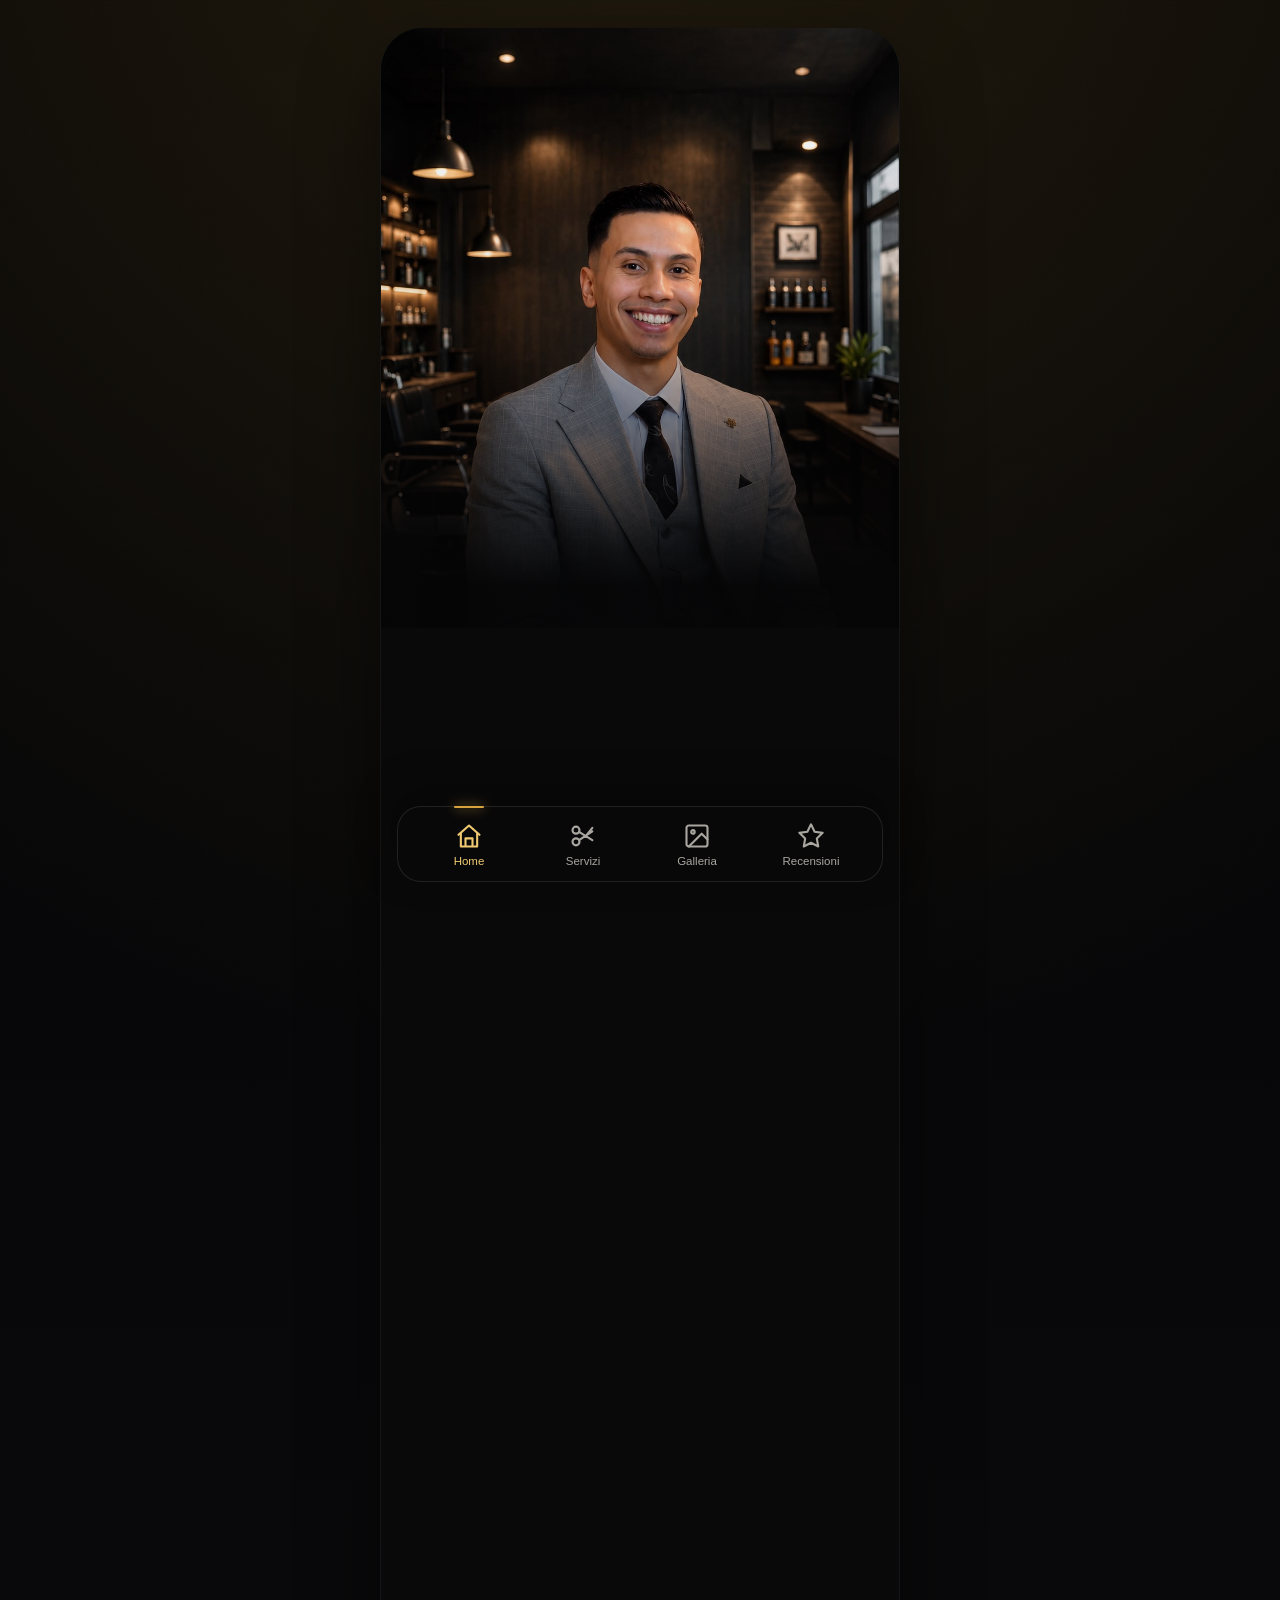
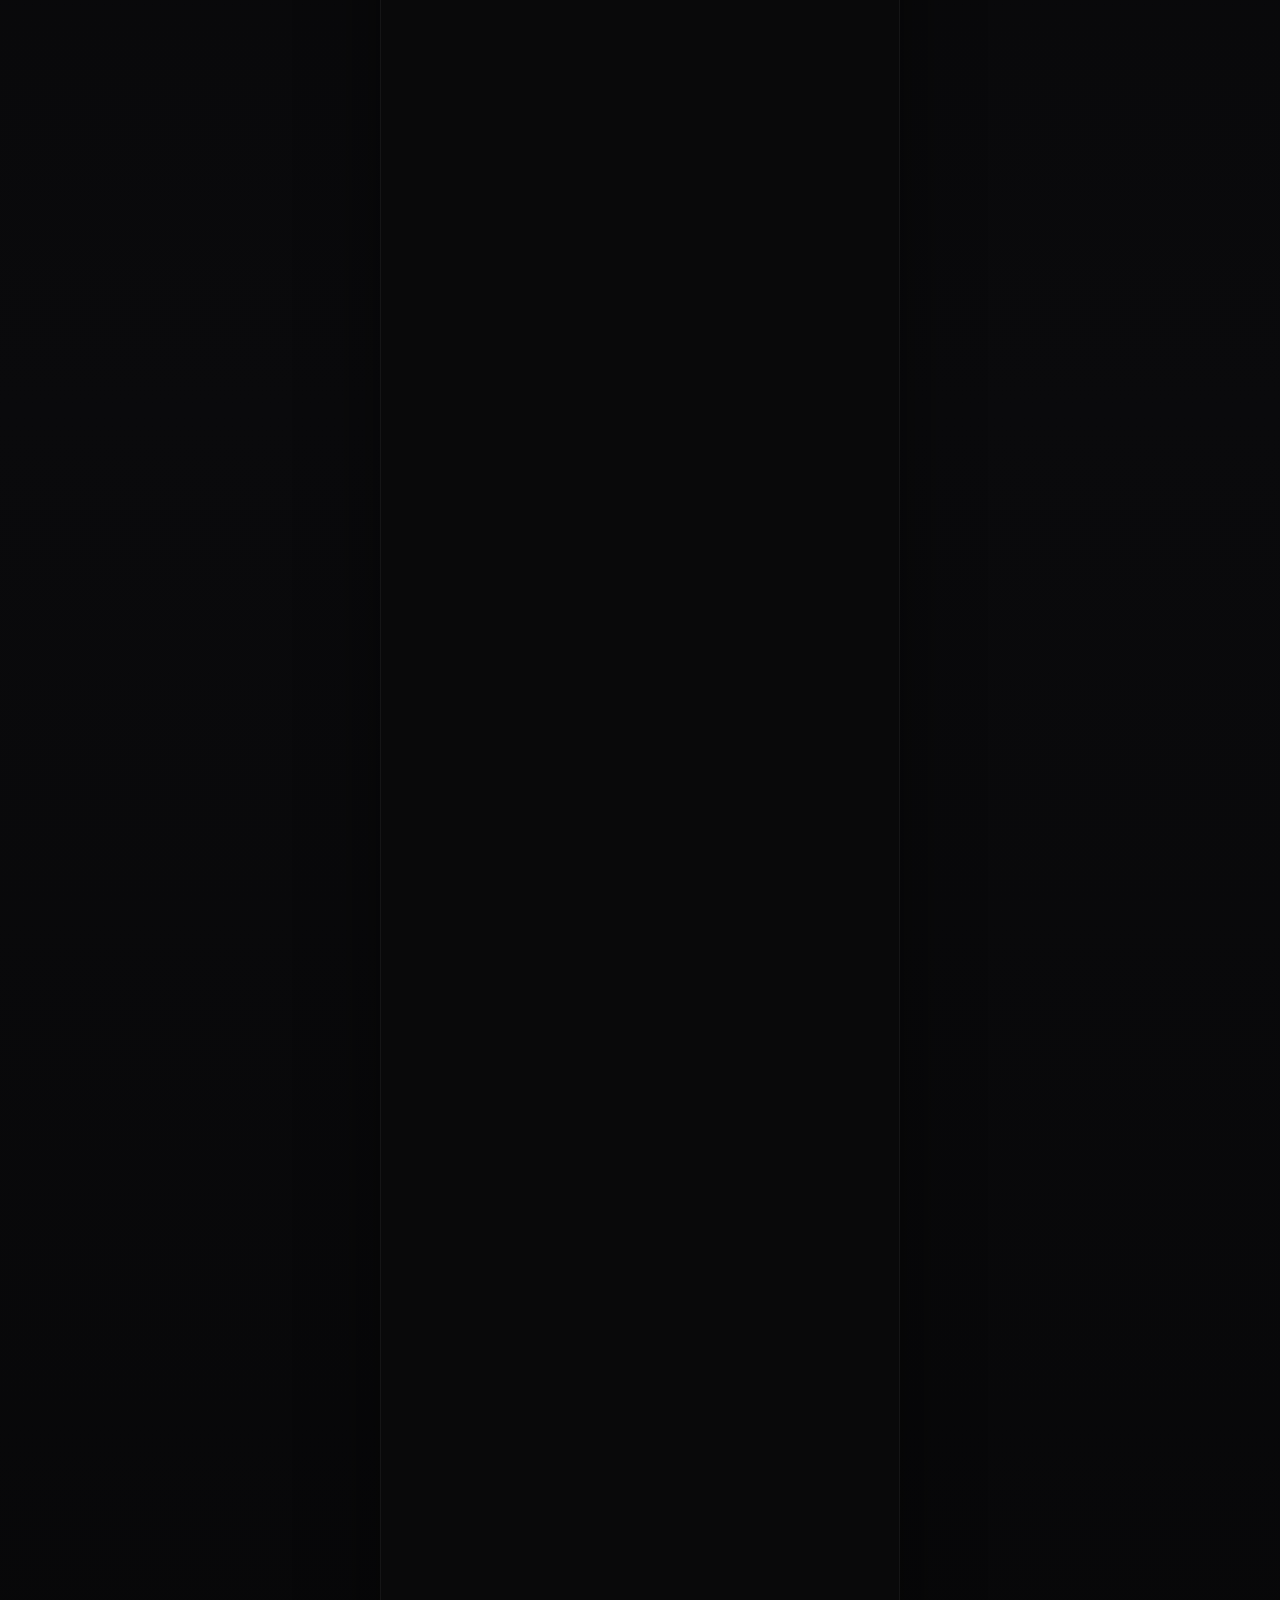
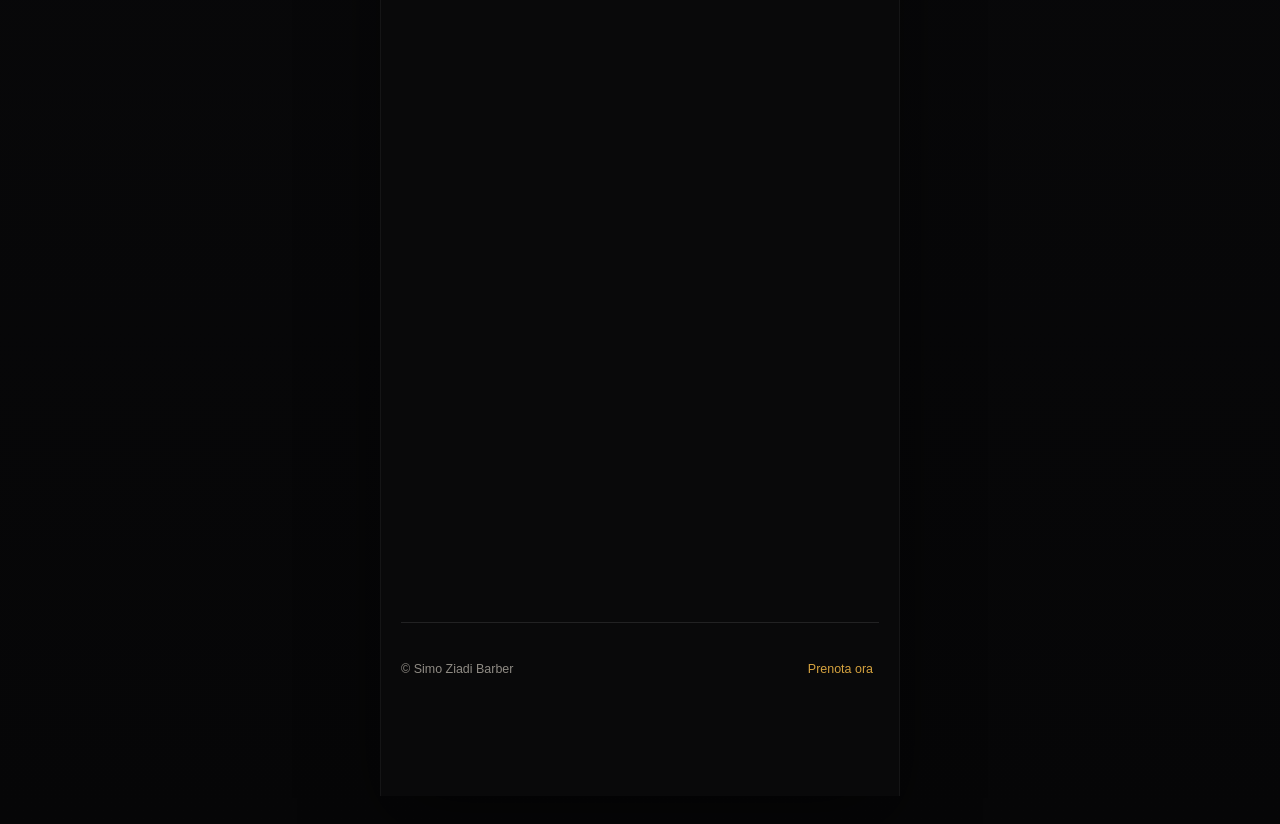
==== index.html @ b2af9954 "Update Instagram handle in contact section" ====
<!DOCTYPE html>
<html lang="it">
<head>
  <meta charset="UTF-8" />
  <meta name="viewport" content="width=device-width, initial-scale=1.0, viewport-fit=cover" />
  <meta name="theme-color" content="#0b0b0c" />
  <meta name="description" content="Simo Ziadi Barber — precisione, stile e sicurezza. Prenota il tuo appuntamento a Varese." />
  <title>Simo Ziadi Barber</title>
  <link rel="manifest" href="manifest.webmanifest" />
  <link rel="stylesheet" href="styles.css?v=4" />
</head>
<body>
  <svg class="svg-sprite" aria-hidden="true" focusable="false">
    <symbol id="i-phone" viewBox="0 0 24 24"><path d="M22 16.9v3a2 2 0 0 1-2.18 2 19.8 19.8 0 0 1-8.63-3.07 19.5 19.5 0 0 1-6-6A19.8 19.8 0 0 1 2.12 4.18 2 2 0 0 1 4.11 2h3a2 2 0 0 1 2 1.72c.12.9.33 1.78.62 2.63a2 2 0 0 1-.45 2.11L8 9.73a16 16 0 0 0 6 6l1.27-1.27a2 2 0 0 1 2.11-.45c.85.29 1.73.5 2.63.62A2 2 0 0 1 22 16.9z"/></symbol>
    <symbol id="i-whatsapp" viewBox="0 0 24 24"><path d="M20.5 3.5A11.8 11.8 0 0 0 1.9 17.7L.3 23.5l6-1.6A11.8 11.8 0 0 0 20.5 3.5zm-8.4 17a9.7 9.7 0 0 1-4.9-1.3l-.4-.2-3.6 1 1-3.5-.2-.4a9.7 9.7 0 1 1 8.1 4.4zm5.3-7.3c-.3-.1-1.7-.8-2-.9-.3-.1-.5-.1-.7.2-.2.3-.8.9-1 1.1-.2.2-.4.2-.7.1-1.7-.8-2.8-1.5-3.9-3.4-.3-.5.3-.5.8-1.6.1-.2.1-.4 0-.6-.1-.2-.7-1.7-.9-2.3-.2-.6-.5-.5-.7-.5h-.6c-.2 0-.6.1-.9.4-.3.3-1.2 1.2-1.2 2.9s1.2 3.3 1.4 3.6c.2.2 2.4 3.7 5.9 5.2 2.2.9 3.1 1 4.2.8.7-.1 2.2-.9 2.5-1.8.3-.9.3-1.7.2-1.8-.1-.2-.3-.3-.6-.4z"/></symbol>
    <symbol id="i-user-plus" viewBox="0 0 24 24"><path d="M15 21v-2a4 4 0 0 0-4-4H5a4 4 0 0 0-4 4v2"/><circle cx="8" cy="7" r="4"/><path d="M19 8v6M22 11h-6"/></symbol>
    <symbol id="i-user" viewBox="0 0 24 24"><circle cx="12" cy="8" r="4"/><path d="M4 21a8 8 0 0 1 16 0"/></symbol>
    <symbol id="i-note" viewBox="0 0 24 24"><path d="M4 4h16v16H4z"/><path d="M8 9h8M8 13h8M8 17h5"/></symbol>
    <symbol id="i-calendar" viewBox="0 0 24 24"><rect x="3" y="4" width="18" height="18" rx="2"/><path d="M16 2v4M8 2v4M3 10h18M8 14h.01M12 14h.01M16 14h.01M8 18h.01M12 18h.01M16 18h.01"/></symbol>
    <symbol id="i-mail" viewBox="0 0 24 24"><rect x="2" y="4" width="20" height="16" rx="2"/><path d="m22 7-10 7L2 7"/></symbol>
    <symbol id="i-instagram" viewBox="0 0 24 24"><rect x="2" y="2" width="20" height="20" rx="5"/><circle cx="12" cy="12" r="4"/><circle cx="17.5" cy="6.5" r=".7" fill="currentColor" stroke="none"/></symbol>
    <symbol id="i-map" viewBox="0 0 24 24"><path d="M21 10c0 7-9 12-9 12S3 17 3 10a9 9 0 1 1 18 0z"/><circle cx="12" cy="10" r="3"/></symbol>
    <symbol id="i-chevron" viewBox="0 0 24 24"><path d="m9 18 6-6-6-6"/></symbol>
    <symbol id="i-home" viewBox="0 0 24 24"><path d="m3 11 9-8 9 8"/><path d="M5 10v11h14V10M9 21v-7h6v7"/></symbol>
    <symbol id="i-scissors" viewBox="0 0 24 24"><circle cx="6" cy="7" r="3"/><circle cx="6" cy="17" r="3"/><path d="m8.6 8.5 11.4 7M8.6 15.5 20 8M14.5 12 20 5"/></symbol>
    <symbol id="i-image" viewBox="0 0 24 24"><rect x="3" y="3" width="18" height="18" rx="2"/><circle cx="8.5" cy="8.5" r="1.5"/><path d="m21 15-5-5L5 21"/></symbol>
    <symbol id="i-star" viewBox="0 0 24 24"><path d="m12 2 3.1 6.3L22 9.3l-5 4.9 1.2 6.8L12 17.8 5.8 21 7 14.2 2 9.3l6.9-1z"/></symbol>
    <symbol id="i-clock" viewBox="0 0 24 24"><circle cx="12" cy="12" r="9"/><path d="M12 7v5l3 2"/></symbol>
    <symbol id="i-x" viewBox="0 0 24 24"><path d="M18 6 6 18M6 6l12 12"/></symbol>
    <symbol id="i-check" viewBox="0 0 24 24"><path d="m5 12 4 4L19 6"/></symbol>
  </svg>

  <div class="ambient ambient-one"></div>
  <div class="ambient ambient-two"></div>

  <main class="app-shell">
    <section class="hero" id="home" aria-labelledby="hero-title">
      <img src="assets/mohammed-ziadi.png" alt="Mohammed Ziadi nel suo barber shop" class="hero-image" fetchpriority="high" />
      <div class="hero-overlay"></div>
      <div class="hero-brand reveal">
        <h1 id="hero-title"><span>Simo</span> <em>Ziadi</em></h1>
        <div class="barber-line"><span></span><strong>BARBER</strong><span></span></div>
      </div>
    </section>

    <section class="content-card" aria-label="Contatti e prenotazioni">
      <div class="quick-actions reveal delay-1">
        <a class="quick-action" href="tel:+393514961519" aria-label="Chiama Mohammed">
          <svg><use href="#i-phone"></use></svg><span>Chiama</span>
        </a>
        <a class="quick-action" href="https://wa.me/393514961519?text=Ciao%20Mohammed%2C%20vorrei%20prenotare%20un%20appuntamento." target="_blank" rel="noopener" aria-label="Scrivi su WhatsApp">
          <svg><use href="#i-whatsapp"></use></svg><span>WhatsApp</span>
        </a>
        <button class="quick-action" id="save-contact" type="button" aria-label="Salva il contatto">
          <svg><use href="#i-user-plus"></use></svg><span>Save Contatto</span>
        </button>
        <button class="quick-action" data-open-booking type="button" aria-label="Prenota un appuntamento">
          <svg><use href="#i-calendar"></use></svg><span>Prenota</span>
        </button>
      </div>

      <div class="contact-list reveal delay-2">
        <a class="contact-row" href="tel:+393514961519">
          <svg class="contact-icon"><use href="#i-phone"></use></svg>
          <span class="contact-copy"><strong>351 496 1519</strong><small>Telefono</small></span>
          <svg class="chevron"><use href="#i-chevron"></use></svg>
        </a>
        <a class="contact-row" href="https://wa.me/393514961519?text=Ciao%20Mohammed%2C%20vorrei%20ricevere%20informazioni." target="_blank" rel="noopener">
          <svg class="contact-icon"><use href="#i-whatsapp"></use></svg>
          <span class="contact-copy"><strong>351 496 1519</strong><small>WhatsApp</small></span>
          <svg class="chevron"><use href="#i-chevron"></use></svg>
        </a>
        <a class="contact-row" href="mailto:Mhamiedziadi1@gmail.com">
          <svg class="contact-icon"><use href="#i-mail"></use></svg>
          <span class="contact-copy"><strong>Mhamedziadi1@gmail.com</strong><small>Email</small></span>
          <svg class="chevron"><use href="#i-chevron"></use></svg>
        </a>
        <a class="contact-row" href="https://www.instagram.com/dox.siimo/" target="_blank" rel="noopener">
          <svg class="contact-icon"><use href="#i-instagram"></use></svg>
          <span class="contact-copy"><strong>siimo_barber</strong><small>Instagram</small></span>
          <svg class="chevron"><use href="#i-chevron"></use></svg>
        </a>
        <a class="contact-row" href="https://www.google.com/maps/search/?api=1&query=Via+Giuseppe+Garibaldi+21,+21100+Varese+VA" target="_blank" rel="noopener">
          <svg class="contact-icon"><use href="#i-map"></use></svg>
          <span class="contact-copy"><strong>Via Giuseppe Garibaldi, 21<br />21100 Varese VA</strong><small>Indirizzo</small></span>
          <svg class="chevron"><use href="#i-chevron"></use></svg>
        </a>
      </div>

      <a class="gold-cta reveal delay-3" href="#gallery">
        <span>Guarda i miei lavori</span><span class="cta-arrow"><svg><use href="#i-chevron"></use></svg></span>
      </a>
    </section>

    <section class="section services-section" id="services" aria-labelledby="services-title">
      <div class="section-heading reveal">
        <span class="eyebrow">Servizi</span>
        <h2 id="services-title">Tagli curati in ogni dettaglio</h2>
        <p>Un’esperienza professionale, precisa e personalizzata per valorizzare il tuo stile.</p>
      </div>
      <div class="services-grid">
        <article class="service-card reveal"><svg><use href="#i-scissors"></use></svg><div><h3>Taglio uomo</h3><p>Consulenza, taglio e styling su misura.</p></div><strong>30 min</strong></article>
        <article class="service-card reveal delay-1"><svg><use href="#i-star"></use></svg><div><h3>Barba premium</h3><p>Definizione, rasatura e trattamento caldo.</p></div><strong>25 min</strong></article>
        <article class="service-card reveal delay-2"><svg><use href="#i-check"></use></svg><div><h3>Taglio + barba</h3><p>Il servizio completo per un look impeccabile.</p></div><strong>55 min</strong></article>
      </div>
      <button class="secondary-cta reveal" data-open-booking type="button">Prenota il tuo servizio</button>
    </section>

    <section class="section gallery-section" id="gallery" aria-labelledby="gallery-title">
      <div class="section-heading reveal">
        <span class="eyebrow">Galleria</span>
        <h2 id="gallery-title">Precisione che si vede</h2>
        <p>Una selezione di dettagli, finiture e risultati realizzati in barber shop.</p>
      </div>
      <div class="gallery-grid">
        <button class="gallery-item tall reveal" data-gallery="0" aria-label="Apri immagine 1"><img src="assets/photo 1.jpeg" alt="Barber professionista in abito grigio" loading="lazy" /></button>
        <button class="gallery-item tall reveal" data-gallery="1" aria-label="Apri immagine 2"><img src="assets/photo 2.jpeg" alt="Dettaglio del barber shop" loading="lazy" /></button>
        <button class="gallery-item tall reveal" data-gallery="2" aria-label="Apri immagine 3"><img src="assets/photo 3.jpeg" alt="Ritratto di Mohammed Ziadi" loading="lazy" /></button>
        <button class="gallery-item tall reveal" data-gallery="3" aria-label="Apri immagine 4"><img src="assets/photo 4.jpeg" alt="Stile professionale e sartoriale" loading="lazy" /></button>
      </div>
    </section>

    <section class="section reviews-section" id="reviews" aria-labelledby="reviews-title">
      <div class="section-heading reveal">
        <span class="eyebrow">Recensioni</span>
        <h2 id="reviews-title">La fiducia dei clienti</h2>
      </div>
      <div class="rating-summary reveal">
        <strong>5.0</strong>
        <div><div class="stars" aria-label="5 stelle">★★★★★</div><span>Servizio, precisione e attenzione</span></div>
      </div>
      <div class="review-track" aria-label="Recensioni clienti">
        <article class="review-card reveal"><div class="stars">★★★★★</div><p>“Ambiente elegante, taglio preciso e grande attenzione ai dettagli. Esperienza eccellente.”</p><strong>— Marco R.</strong></article>
        <article class="review-card reveal delay-1"><div class="stars">★★★★★</div><p>“Professionale, puntuale e molto disponibile. Il risultato è sempre impeccabile.”</p><strong>— Luca B.</strong></article>
        <article class="review-card reveal delay-2"><div class="stars">★★★★★</div><p>“Finalmente un barber capace di capire subito lo stile che cerco. Consigliatissimo.”</p><strong>— Andrea M.</strong></article>
      </div>
      <a class="secondary-cta reveal" href="https://www.google.com/maps/search/?api=1&query=Via+Giuseppe+Garibaldi+21,+21100+Varese+VA" target="_blank" rel="noopener">Apri su Google Maps</a>
    </section>

    <footer class="footer">
      <p>© <span id="year"></span> Simo Ziadi Barber</p>
      <button type="button" data-open-booking>Prenota ora</button>
    </footer>
  </main>

  <nav class="bottom-nav" aria-label="Navigazione principale">
    <a href="#home" class="active" aria-current="page"><svg aria-hidden="true"><use href="#i-home"></use></svg><span>Home</span></a>
    <a href="#services"><svg aria-hidden="true"><use href="#i-scissors"></use></svg><span>Servizi</span></a>
    <a href="#gallery"><svg aria-hidden="true"><use href="#i-image"></use></svg><span>Galleria</span></a>
    <a href="#reviews"><svg aria-hidden="true"><use href="#i-star"></use></svg><span>Recensioni</span></a>
  </nav>

  <dialog class="booking-modal" id="booking-modal" aria-labelledby="booking-title">
    <form class="booking-panel" id="booking-form" novalidate autocomplete="on">
      <button class="modal-close" id="close-booking" type="button" aria-label="Chiudi finestra"><svg aria-hidden="true"><use href="#i-x"></use></svg></button>
      <span class="eyebrow">Prenotazione</span>
      <h2 id="booking-title">Richiedi un appuntamento</h2>
      <p>Compila i dati: la richiesta verrà preparata su WhatsApp.</p>

      <div class="field-group" data-field="name">
        <label class="field-label" for="name">Nome e cognome <span aria-hidden="true">*</span></label>
        <div class="form-control">
          <svg class="form-control-icon" aria-hidden="true"><use href="#i-user"></use></svg>
          <input id="name" name="name" type="text" autocomplete="name" minlength="2" maxlength="80" placeholder="Il tuo nome" aria-describedby="name-error" required />
        </div>
        <small class="field-error" id="name-error" aria-live="polite"></small>
      </div>

      <div class="field-group" data-field="phone">
        <label class="field-label" for="phone">Telefono <span aria-hidden="true">*</span></label>
        <div class="form-control">
          <svg class="form-control-icon" aria-hidden="true"><use href="#i-phone"></use></svg>
          <input id="phone" name="phone" type="tel" autocomplete="tel" inputmode="tel" maxlength="24" placeholder="+39 351 496 1519" aria-describedby="phone-error" required />
        </div>
        <small class="field-error" id="phone-error" aria-live="polite"></small>
      </div>

      <div class="field-group" data-field="service">
        <label class="field-label" for="service">Servizio <span aria-hidden="true">*</span></label>
        <div class="form-control">
          <svg class="form-control-icon" aria-hidden="true"><use href="#i-scissors"></use></svg>
          <select id="service" name="service" aria-describedby="service-error" required>
            <option value="">Seleziona un servizio</option>
            <option value="Taglio uomo">Taglio uomo</option>
            <option value="Barba premium">Barba premium</option>
            <option value="Taglio + barba">Taglio + barba</option>
          </select>
        </div>
        <small class="field-error" id="service-error" aria-live="polite"></small>
      </div>

      <div class="form-row date-time-row">
        <div class="field-group" data-field="date">
          <label class="field-label" for="date">Data <span aria-hidden="true">*</span></label>
          <div class="form-control picker-control" data-picker-for="date">
            <svg class="form-control-icon" aria-hidden="true"><use href="#i-calendar"></use></svg>
            <input id="date" name="date" type="date" lang="it-IT" aria-describedby="date-help date-error" required />
          </div>
          <small class="field-helper" id="date-help">Scegli una data da oggi in poi.</small>
          <small class="field-error" id="date-error" aria-live="polite"></small>
        </div>

        <div class="field-group" data-field="time">
          <label class="field-label" for="time">Ora <span aria-hidden="true">*</span></label>
          <div class="form-control">
            <svg class="form-control-icon" aria-hidden="true"><use href="#i-clock"></use></svg>
            <select id="time" name="time" aria-describedby="time-help time-error" required>
              <option value="">Seleziona un orario</option>
              <option value="09:00">09:00</option><option value="09:30">09:30</option>
              <option value="10:00">10:00</option><option value="10:30">10:30</option>
              <option value="11:00">11:00</option><option value="11:30">11:30</option>
              <option value="12:00">12:00</option><option value="12:30">12:30</option>
              <option value="13:00">13:00</option><option value="13:30">13:30</option>
              <option value="14:00">14:00</option><option value="14:30">14:30</option>
              <option value="15:00">15:00</option><option value="15:30">15:30</option>
              <option value="16:00">16:00</option><option value="16:30">16:30</option>
              <option value="17:00">17:00</option><option value="17:30">17:30</option>
              <option value="18:00">18:00</option><option value="18:30">18:30</option>
              <option value="19:00">19:00</option><option value="19:30">19:30</option>
            </select>
          </div>
          <small class="field-helper" id="time-help">Orari disponibili ogni 30 minuti.</small>
          <small class="field-error" id="time-error" aria-live="polite"></small>
        </div>
      </div>

      <div class="field-group" data-field="notes">
        <label class="field-label" for="notes">Note <span class="optional">facoltative</span></label>
        <div class="form-control textarea-control">
          <svg class="form-control-icon" aria-hidden="true"><use href="#i-note"></use></svg>
          <textarea id="notes" name="notes" rows="3" maxlength="250" placeholder="Preferenze o richieste particolari" aria-describedby="notes-help notes-error"></textarea>
        </div>
        <div class="field-meta"><small class="field-helper" id="notes-help">Massimo 250 caratteri.</small><small id="notes-count">0/250</small></div>
        <small class="field-error" id="notes-error" aria-live="polite"></small>
      </div>

      <div class="form-message" id="form-message" role="status" aria-live="polite"></div>
      <button class="gold-cta submit-booking" type="submit"><span>Continua su WhatsApp</span><span class="cta-arrow"><svg aria-hidden="true"><use href="#i-whatsapp"></use></svg></span></button>
    </form>
  </dialog>

  <dialog class="gallery-modal" id="gallery-modal" aria-label="Anteprima galleria">
    <button class="modal-close gallery-close" type="button" aria-label="Chiudi anteprima"><svg><use href="#i-x"></use></svg></button>
    <img src="assets/mohammed-ziadi.png" alt="Anteprima del lavoro" />
  </dialog>

  <div class="toast" id="toast" role="status" aria-live="polite"></div>
  <script src="script.js?v=4"></script>
</body>
</html>
---- styles.css ----
:root {
  --bg: #070708;
  --panel: #111113;
  --panel-2: #18181b;
  --line: rgba(255,255,255,.10);
  --line-strong: rgba(255,255,255,.16);
  --text: #f6f3ed;
  --muted: #b8b3aa;
  --gold: #d6a33f;
  --gold-light: #f0ca71;
  --gold-dark: #986616;
  --shadow: 0 28px 80px rgba(0,0,0,.48);
  --radius: 22px;
  --safe-bottom: env(safe-area-inset-bottom, 0px);
}
* { box-sizing: border-box; }
html { scroll-behavior: smooth; scroll-padding-bottom: calc(96px + var(--safe-bottom)); background: var(--bg); }
body {
  margin: 0;
  min-width: 320px;
  font-family: Inter, ui-sans-serif, -apple-system, BlinkMacSystemFont, "Segoe UI", sans-serif;
  color: var(--text);
  background:
    radial-gradient(circle at 50% -5%, rgba(214,163,63,.14), transparent 30%),
    linear-gradient(180deg, #050506 0%, #0a0a0c 50%, #060607 100%);
  overflow-x: hidden;
}
button, input, select, textarea { font: inherit; }
a { color: inherit; text-decoration: none; }
button { color: inherit; }
svg { display: block; width: 1em; height: 1em; overflow: visible; fill: none; stroke: currentColor; stroke-width: 1.8; stroke-linecap: round; stroke-linejoin: round; }
.svg-sprite { position: absolute; width: 0; height: 0; overflow: hidden; }
.svg-sprite .fill { fill: currentColor; stroke: none; }
.ambient { position: fixed; border-radius: 50%; filter: blur(100px); pointer-events: none; opacity: .22; z-index: -1; }
.ambient-one { width: 360px; height: 360px; background: #b57c21; top: 5%; left: -160px; }
.ambient-two { width: 420px; height: 420px; background: #4a3210; bottom: 10%; right: -220px; }
.app-shell {
  width: min(100%, 520px);
  margin: 0 auto;
  background: #09090a;
  min-height: 100vh;
  box-shadow: var(--shadow);
  border-left: 1px solid rgba(255,255,255,.05);
  border-right: 1px solid rgba(255,255,255,.05);
  padding-bottom: calc(96px + var(--safe-bottom));
}
.hero { position: relative; height: 600px; overflow: hidden; scroll-margin-top: 0; background: #131313; }
.hero-image { width: 100%; height: 100%; object-fit: cover; object-position: 50% 28%; display: block; transform: scale(1.01); }
.hero-overlay { position: absolute; inset: 0; background: linear-gradient(180deg, rgba(0,0,0,.03) 10%, rgba(0,0,0,.08) 44%, rgba(5,5,6,.98) 93%); }
.hero-brand { position: absolute; left: 20px; right: 20px; bottom: 24px; text-align: center; text-shadow: 0 3px 20px rgba(0,0,0,.6); }
.hero-brand h1 { margin: 0; display: flex; justify-content: center; align-items: baseline; gap: 9px; font-weight: 500; letter-spacing: -.05em; font-size: clamp(2.45rem, 10vw, 3.55rem); line-height: .95; }
.hero-brand h1 span { color: #fff; }
.hero-brand h1 em { color: var(--gold); font-family: "Brush Script MT", "Segoe Script", cursive; font-weight: 500; letter-spacing: .01em; transform: rotate(-3deg); }
.barber-line { margin-top: 15px; display: flex; align-items: center; justify-content: center; gap: 14px; }
.barber-line span { width: 80px; height: 1px; background: linear-gradient(90deg, transparent, var(--gold)); }
.barber-line span:last-child { background: linear-gradient(90deg, var(--gold), transparent); }
.barber-line strong { color: var(--gold-light); font-size: 1.08rem; letter-spacing: .38em; font-weight: 500; padding-left: .38em; }
.scissor-mark { color: var(--gold); height: 14px; font-size: 1rem; margin-top: 2px; }
.hero-brand p { margin: 4px 0 0; color: #dedbd5; font-size: 1rem; letter-spacing: .01em; }
.content-card { padding: 0 20px 28px; }
.quick-actions { display: grid; grid-template-columns: repeat(4, 1fr); gap: 8px; }
.quick-action {
  min-width: 0; min-height: 102px; padding: 14px 5px 11px; border-radius: 18px; border: 1px solid var(--line);
  background: linear-gradient(145deg, rgba(34,34,37,.96), rgba(22,22,24,.98));
  box-shadow: inset 0 1px 0 rgba(255,255,255,.04), 0 10px 30px rgba(0,0,0,.22);
  display: flex; flex-direction: column; align-items: center; justify-content: center; gap: 9px; cursor: pointer;
  transition: transform .24s ease, border-color .24s ease, background .24s ease, box-shadow .24s ease;
}
.quick-action:hover, .quick-action:focus-visible { transform: translateY(-3px); border-color: rgba(214,163,63,.45); background: linear-gradient(145deg, #28251f, #1a1917); box-shadow: 0 14px 35px rgba(0,0,0,.32); outline: none; }
.quick-action:active { transform: scale(.97); }
.quick-action svg { width: 34px; height: 34px; color: var(--gold-light); stroke-width: 1.65; }
.quick-action:nth-child(2) svg { fill: var(--gold-light); stroke: none; }
.quick-action span { font-size: .82rem; color: #e8e4dc; white-space: nowrap; }
.contact-list { display: grid; gap: 8px; margin-top: 12px; }
.contact-row { min-height: 84px; display: grid; grid-template-columns: 50px 1fr 24px; align-items: center; gap: 11px; padding: 12px 15px; border: 1px solid var(--line); border-radius: 18px; background: linear-gradient(145deg, rgba(27,27,30,.98), rgba(19,19,21,.98)); transition: transform .22s ease, border-color .22s ease, background .22s ease; }
.contact-row:hover, .contact-row:focus-visible { transform: translateX(3px); border-color: rgba(214,163,63,.42); background: #202022; outline: none; }
.contact-icon { width: 38px; height: 38px; color: var(--gold-light); stroke-width: 1.65; }
.contact-row:nth-child(2) .contact-icon { fill: var(--gold-light); stroke: none; }
.contact-copy { min-width: 0; display: flex; flex-direction: column; gap: 3px; }
.contact-copy strong { font-size: 1.04rem; font-weight: 450; line-height: 1.24; overflow-wrap: anywhere; }
.contact-copy small { color: var(--gold); font-size: .82rem; }
.chevron { width: 24px; height: 24px; color: #aaa; }
.gold-cta, .secondary-cta { border: 0; cursor: pointer; }
.gold-cta { margin-top: 12px; width: 100%; min-height: 62px; border-radius: 17px; padding: 0 13px 0 22px; background: linear-gradient(135deg, var(--gold-light), #b17717 62%, #8a5a12); box-shadow: inset 0 1px 0 rgba(255,255,255,.34), 0 14px 40px rgba(159,104,17,.24); display: flex; align-items: center; justify-content: space-between; font-size: 1rem; transition: transform .24s ease, filter .24s ease, box-shadow .24s ease; }
.gold-cta:hover, .gold-cta:focus-visible { transform: translateY(-2px); filter: brightness(1.07); box-shadow: 0 18px 45px rgba(159,104,17,.35); outline: none; }
.cta-arrow { width: 38px; height: 38px; display: grid; place-items: center; border-radius: 50%; color: var(--gold-light); background: #171719; }
.cta-arrow svg { width: 20px; height: 20px; }
.section { padding: 70px 20px 20px; scroll-margin-top: 40px; }
.section-heading { margin-bottom: 25px; }
.eyebrow { color: var(--gold); font-size: .75rem; font-weight: 700; letter-spacing: .24em; text-transform: uppercase; }
.section-heading h2, .booking-panel h2 { margin: 7px 0 10px; font-family: Georgia, "Times New Roman", serif; font-weight: 500; font-size: clamp(2rem, 7vw, 2.65rem); line-height: 1.05; letter-spacing: -.035em; }
.section-heading p, .booking-panel > p { margin: 0; color: var(--muted); line-height: 1.65; font-size: .96rem; }
.services-grid { display: grid; gap: 10px; }
.service-card { min-height: 118px; display: grid; grid-template-columns: 50px 1fr auto; align-items: center; gap: 14px; padding: 18px; border: 1px solid var(--line); border-radius: var(--radius); background: linear-gradient(145deg, #18181a, #101012); }
.service-card > svg { width: 42px; height: 42px; color: var(--gold-light); }
.service-card h3 { margin: 0 0 6px; font-size: 1.06rem; font-weight: 600; }
.service-card p { margin: 0; color: var(--muted); line-height: 1.45; font-size: .86rem; }
.service-card strong { color: var(--gold); font-size: .78rem; font-weight: 600; white-space: nowrap; }
.secondary-cta { margin-top: 14px; width: 100%; display: grid; place-items: center; min-height: 56px; border: 1px solid rgba(214,163,63,.38); border-radius: 16px; background: rgba(214,163,63,.07); color: var(--gold-light); font-weight: 600; transition: background .22s ease, transform .22s ease; }
.secondary-cta:hover, .secondary-cta:focus-visible { background: rgba(214,163,63,.14); transform: translateY(-2px); outline: none; }
.gallery-grid { display: grid; grid-template-columns: 1fr 1fr; grid-auto-rows: 170px; gap: 10px; }
.gallery-item { position: relative; padding: 0; border: 1px solid var(--line); border-radius: 20px; overflow: hidden; background: #181818; cursor: zoom-in; }
.gallery-item.tall { grid-row: span 2; }
.gallery-item.wide { grid-column: span 2; }
.gallery-item img { width: 100%; height: 100%; object-fit: cover; object-position: 50% 28%; display: block; transition: transform .5s cubic-bezier(.2,.7,.2,1), filter .4s ease; }
.gallery-item::after { content: ""; position: absolute; inset: 0; background: linear-gradient(180deg, transparent 55%, rgba(0,0,0,.28)); opacity: .7; transition: opacity .3s ease; }
.gallery-item:hover img, .gallery-item:focus-visible img { transform: scale(1.055); filter: brightness(1.08); }
.gallery-item:hover::after { opacity: .2; }
.gallery-item:focus-visible { outline: 2px solid var(--gold); outline-offset: 2px; }
.crop-top img { object-position: 50% 7%; }
.crop-face img { object-position: 50% 38%; transform: scale(1.7); }
.crop-face:hover img { transform: scale(1.82); }
.crop-suit img { object-position: 50% 72%; }
.rating-summary { display: flex; align-items: center; gap: 18px; padding: 20px; border: 1px solid var(--line); border-radius: var(--radius); background: linear-gradient(145deg, #19191b, #111113); }
.rating-summary > strong { font-family: Georgia, serif; font-size: 3.3rem; font-weight: 500; }
.rating-summary span { color: var(--muted); font-size: .84rem; }
.stars { color: var(--gold-light); letter-spacing: .12em; font-size: .95rem; }
.review-track { display: grid; gap: 10px; margin-top: 10px; }
.review-card { padding: 20px; border: 1px solid var(--line); border-radius: var(--radius); background: #131315; }
.review-card p { margin: 10px 0 14px; color: #ddd8cf; line-height: 1.65; }
.review-card strong { color: var(--gold); font-size: .82rem; }
.footer { margin: 55px 20px 0; padding: 26px 0 12px; border-top: 1px solid var(--line); display: flex; justify-content: space-between; align-items: center; gap: 20px; color: #8f8b84; font-size: .78rem; }
.footer button { border: 0; background: none; color: var(--gold); cursor: pointer; }
.bottom-nav { position: fixed; z-index: 50; left: 50%; bottom: 0; transform: translateX(-50%); width: min(100%, 520px); height: calc(82px + var(--safe-bottom)); padding: 9px 14px calc(9px + var(--safe-bottom)); display: grid; grid-template-columns: repeat(4, 1fr); background: rgba(9,9,10,.92); border-top: 1px solid rgba(255,255,255,.10); backdrop-filter: blur(18px) saturate(130%); box-shadow: 0 -14px 40px rgba(0,0,0,.35); }
.bottom-nav a { position: relative; display: flex; flex-direction: column; align-items: center; justify-content: center; gap: 5px; color: #a9a6a0; font-size: .72rem; touch-action: manipulation; user-select: none; -webkit-tap-highlight-color: transparent; transition: color .2s ease, transform .2s ease, background .2s ease; }
.bottom-nav a svg { width: 28px; height: 28px; pointer-events: none; }
.bottom-nav a:hover, .bottom-nav a:focus-visible { color: var(--gold-light); outline: none; }
.bottom-nav a:focus-visible { background: rgba(214,163,63,.08); border-radius: 14px; }
.bottom-nav a:active { transform: scale(.94); }
.bottom-nav a.active { color: var(--gold-light); }
.bottom-nav a.active::before { content: ""; position: absolute; top: -9px; width: 30px; height: 2px; border-radius: 5px; background: var(--gold); box-shadow: 0 0 12px var(--gold); }
.booking-modal, .gallery-modal { border: 0; padding: 0; background: transparent; color: var(--text); max-width: none; max-height: none; }
.booking-modal::backdrop, .gallery-modal::backdrop { background: rgba(0,0,0,.78); backdrop-filter: blur(8px); }
.booking-modal[open] .booking-panel { animation: booking-in .28s cubic-bezier(.2,.75,.25,1) both; }
@keyframes booking-in { from { opacity: 0; transform: translateY(16px) scale(.985); } to { opacity: 1; transform: none; } }
.booking-panel {
  position: relative;
  width: min(calc(100vw - 24px), 490px);
  max-height: min(92vh, 790px);
  max-height: min(92dvh, 790px);
  overflow-y: auto;
  overscroll-behavior: contain;
  -webkit-overflow-scrolling: touch;
  padding: 30px 22px 24px;
  border: 1px solid var(--line-strong);
  border-radius: 28px;
  background: linear-gradient(155deg, #1b1b1e, #0f0f11);
  box-shadow: 0 30px 100px rgba(0,0,0,.6);
}
.modal-close { position: absolute; top: 15px; right: 15px; width: 42px; height: 42px; display: grid; place-items: center; border: 1px solid var(--line); border-radius: 50%; background: #252528; cursor: pointer; z-index: 5; transition: transform .2s ease, border-color .2s ease, background .2s ease; touch-action: manipulation; -webkit-tap-highlight-color: transparent; }
.modal-close:hover, .modal-close:focus-visible { transform: rotate(5deg) scale(1.06); border-color: rgba(214,163,63,.55); background: #302b22; outline: 2px solid rgba(240,202,113,.28); outline-offset: 2px; }
.modal-close:active { transform: scale(.92); }
.modal-close svg { width: 20px; height: 20px; pointer-events: none; }
.booking-panel > .modal-close { position: sticky; top: 0; margin-left: auto; margin-bottom: -42px; z-index: 10; }

.field-group { min-width: 0; margin-top: 15px; }
.field-label { display: flex; align-items: baseline; gap: 4px; margin-bottom: 7px; color: #ddd9d1; font-size: .84rem; font-weight: 560; }
.field-label > span[aria-hidden="true"] { color: var(--gold); }
.field-label .optional { margin-left: auto; color: #89857e; font-size: .72rem; font-weight: 450; }
.form-control {
  position: relative;
  display: flex;
  width: 100%;
  min-width: 0;
  min-height: 56px;
  align-items: center;
  gap: 11px;
  padding: 11px 13px;
  border: 1px solid rgba(255,255,255,.13);
  border-radius: 16px;
  background: linear-gradient(180deg, rgba(255,255,255,.05), rgba(255,255,255,.015)), #151517;
  box-shadow: inset 0 1px 0 rgba(255,255,255,.055), 0 10px 26px rgba(0,0,0,.16);
  transition: border-color .2s ease, box-shadow .2s ease, background .2s ease, transform .2s ease;
}
.form-control:hover { border-color: rgba(255,255,255,.2); }
.form-control { touch-action: manipulation; -webkit-tap-highlight-color: transparent; }
.form-control:focus-within {
  border-color: rgba(240,202,113,.86);
  background: linear-gradient(180deg, rgba(214,163,63,.075), rgba(255,255,255,.018)), #181716;
  box-shadow: 0 0 0 3px rgba(214,163,63,.13), inset 0 1px 0 rgba(255,255,255,.07), 0 12px 30px rgba(0,0,0,.21);
  transform: translateY(-1px);
}
.form-control-icon { display: block; flex: 0 0 auto; width: 23px; height: 23px; color: var(--gold-light); stroke-width: 1.65; pointer-events: none; }
.form-control input,
.form-control select,
.form-control textarea {
  display: block;
  width: 100%;
  min-width: 0;
  margin: 0;
  padding: 0;
  border: 0;
  border-radius: 0;
  outline: none;
  background: transparent;
  color: var(--text);
  -webkit-text-fill-color: var(--text);
  box-shadow: none;
  font-size: 1rem;
  line-height: 1.35;
}
.form-control input::placeholder, .form-control textarea::placeholder { color: #77736d; opacity: 1; }
.form-control select { min-height: 31px; appearance: auto; -webkit-appearance: menulist; color-scheme: dark; cursor: pointer; }
.form-control select option { background: #171719; color: #fff; }
.form-control textarea { min-height: 76px; resize: vertical; }
.textarea-control { align-items: flex-start; }
.textarea-control .form-control-icon { margin-top: 2px; }

/* Keep the browser's native iPhone/Android date picker fully usable. */
.picker-control { cursor: pointer; }
.form-control input[type="date"] {
  width: 100%;
  max-width: 100%;
  min-height: 31px;
  line-height: 1.35;
  color-scheme: dark;
  cursor: pointer;
  appearance: auto;
  -webkit-appearance: auto;
}
.form-control input[type="date"]::-webkit-date-and-time-value { min-height: 1.35em; text-align: left; }
.form-control input[type="date"]::-webkit-calendar-picker-indicator {
  min-width: 24px;
  min-height: 24px;
  margin: 0;
  padding: 2px;
  opacity: .88;
  cursor: pointer;
  filter: sepia(1) saturate(2.2) hue-rotate(353deg) brightness(1.22);
}

.form-row { display: grid; grid-template-columns: minmax(0, 1fr) minmax(0, 1fr); gap: 11px; }
.date-time-row { align-items: start; }
.field-helper, .field-error, .field-meta { display: block; margin-top: 6px; font-size: .72rem; line-height: 1.35; }
.field-helper, .field-meta { color: #8f8b84; }
.field-meta { display: flex; justify-content: space-between; gap: 12px; }
.field-error { min-height: 0; color: #ef8e8e; }
.field-error:empty { display: none; }
.field-group.has-error .form-control { border-color: #d76464; box-shadow: 0 0 0 3px rgba(215,100,100,.10); transform: none; }
.field-group.has-error .field-label { color: #f0c3c3; }
.form-message { min-height: 20px; margin-top: 13px; color: #ef8e8e; font-size: .82rem; line-height: 1.45; }
.submit-booking { border: 0; }
.submit-booking .cta-arrow svg { fill: currentColor; stroke: none; }
.gallery-modal { width: min(calc(100vw - 24px), 720px); }
.gallery-modal img { width: 100%; max-height: 88vh; object-fit: contain; display: block; border: 1px solid var(--line); border-radius: 24px; background: #0b0b0c; }
.gallery-close { position: fixed; top: 22px; right: 22px; }
.toast { position: fixed; z-index: 100; left: 50%; bottom: calc(96px + var(--safe-bottom)); transform: translate(-50%, 18px); width: max-content; max-width: calc(100vw - 30px); padding: 12px 16px; border: 1px solid rgba(214,163,63,.36); border-radius: 999px; background: #1b1812; color: #f4d58e; box-shadow: 0 16px 45px rgba(0,0,0,.4); opacity: 0; pointer-events: none; transition: opacity .25s ease, transform .25s ease; font-size: .84rem; }
.toast.show { opacity: 1; transform: translate(-50%, 0); }
.reveal { opacity: 0; transform: translateY(18px); transition: opacity .65s ease, transform .65s cubic-bezier(.2,.7,.2,1); }
.reveal.visible { opacity: 1; transform: none; }
.delay-1 { transition-delay: .08s; }
.delay-2 { transition-delay: .16s; }
.delay-3 { transition-delay: .24s; }
@media (min-width: 740px) {
  body { padding: 28px 0; }
  .app-shell { border-radius: 42px 42px 0 0; overflow: hidden; }
  .bottom-nav { bottom: 18px; border: 1px solid rgba(255,255,255,.10); border-radius: 24px; width: min(calc(100% - 40px), 486px); height: 76px; padding: 8px 14px; }
  .toast { bottom: 108px; }
}
@media (max-width: 560px) {
  .booking-panel { width: calc(100vw - 18px); padding: 26px 16px 20px; border-radius: 24px; }
  .booking-panel h2 { padding-right: 42px; }
  .form-row { grid-template-columns: 1fr; gap: 0; }
  .form-control { min-height: 54px; }
}
@media (max-width: 420px) {
  .hero { height: 560px; }
  .content-card { padding-left: 12px; padding-right: 12px; }
  .quick-actions { gap: 6px; }
  .quick-action { min-height: 94px; border-radius: 16px; }
  .quick-action svg { width: 30px; height: 30px; }
  .quick-action span { font-size: .7rem; }
  .contact-row { grid-template-columns: 42px 1fr 20px; min-height: 78px; padding: 11px 12px; }
  .contact-icon { width: 32px; height: 32px; }
  .contact-copy strong { font-size: .94rem; }
  .section { padding-left: 14px; padding-right: 14px; }
}
@media (prefers-reduced-motion: reduce) {
  html { scroll-behavior: auto; }
  *, *::before, *::after { animation-duration: .01ms !important; animation-iteration-count: 1 !important; transition-duration: .01ms !important; scroll-behavior: auto !important; }
  .reveal { opacity: 1; transform: none; }
}

/* v4 interaction and compatibility fixes */
.bottom-nav { isolation: isolate; }
.bottom-nav a span { pointer-events: none; }
.booking-modal[open], .gallery-modal[open] { overscroll-behavior: contain; }
.form-control input:focus-visible,
.form-control select:focus-visible,
.form-control textarea:focus-visible { outline: none; }
.form-control input[type="date"] { touch-action: manipulation; }
.form-control input[type="date"]::-webkit-calendar-picker-indicator { flex: 0 0 auto; }
@media (hover: none) {
  .bottom-nav a:hover { color: #a9a6a0; }
  .bottom-nav a.active:hover { color: var(--gold-light); }
}
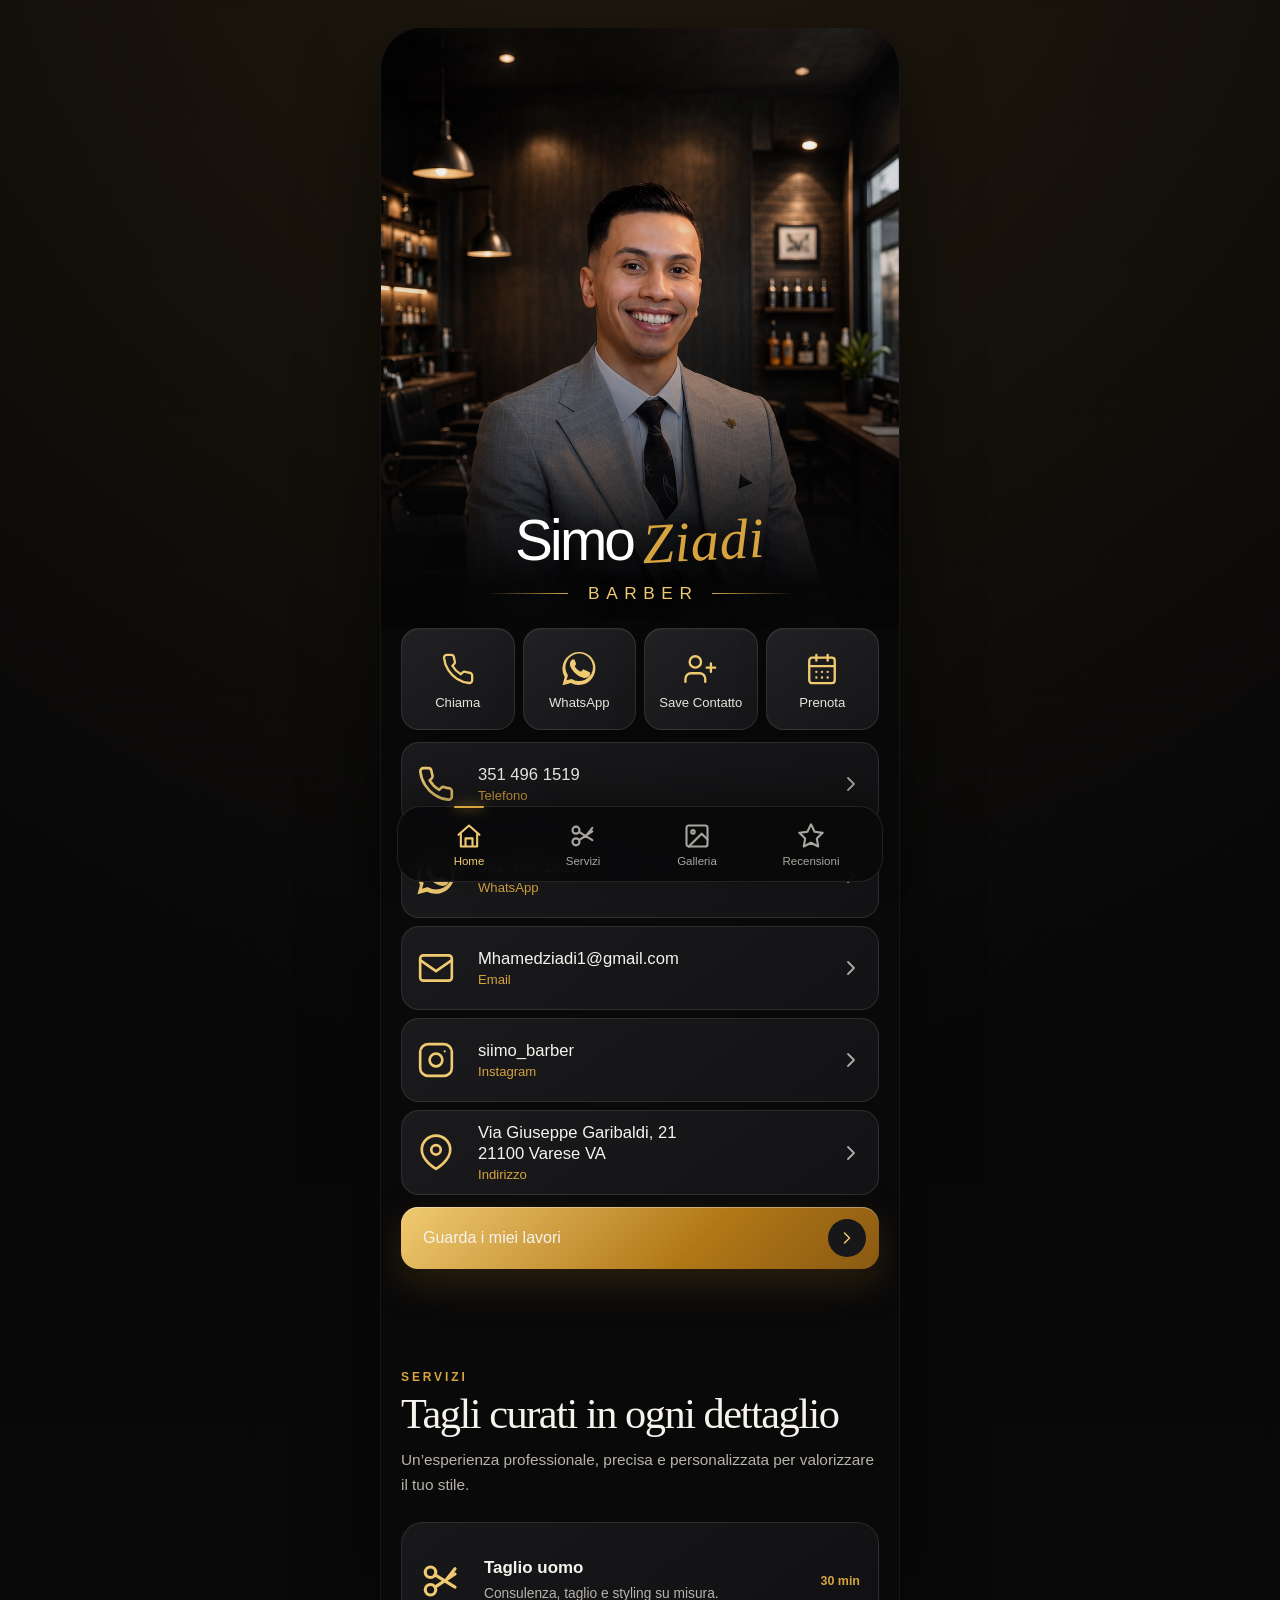
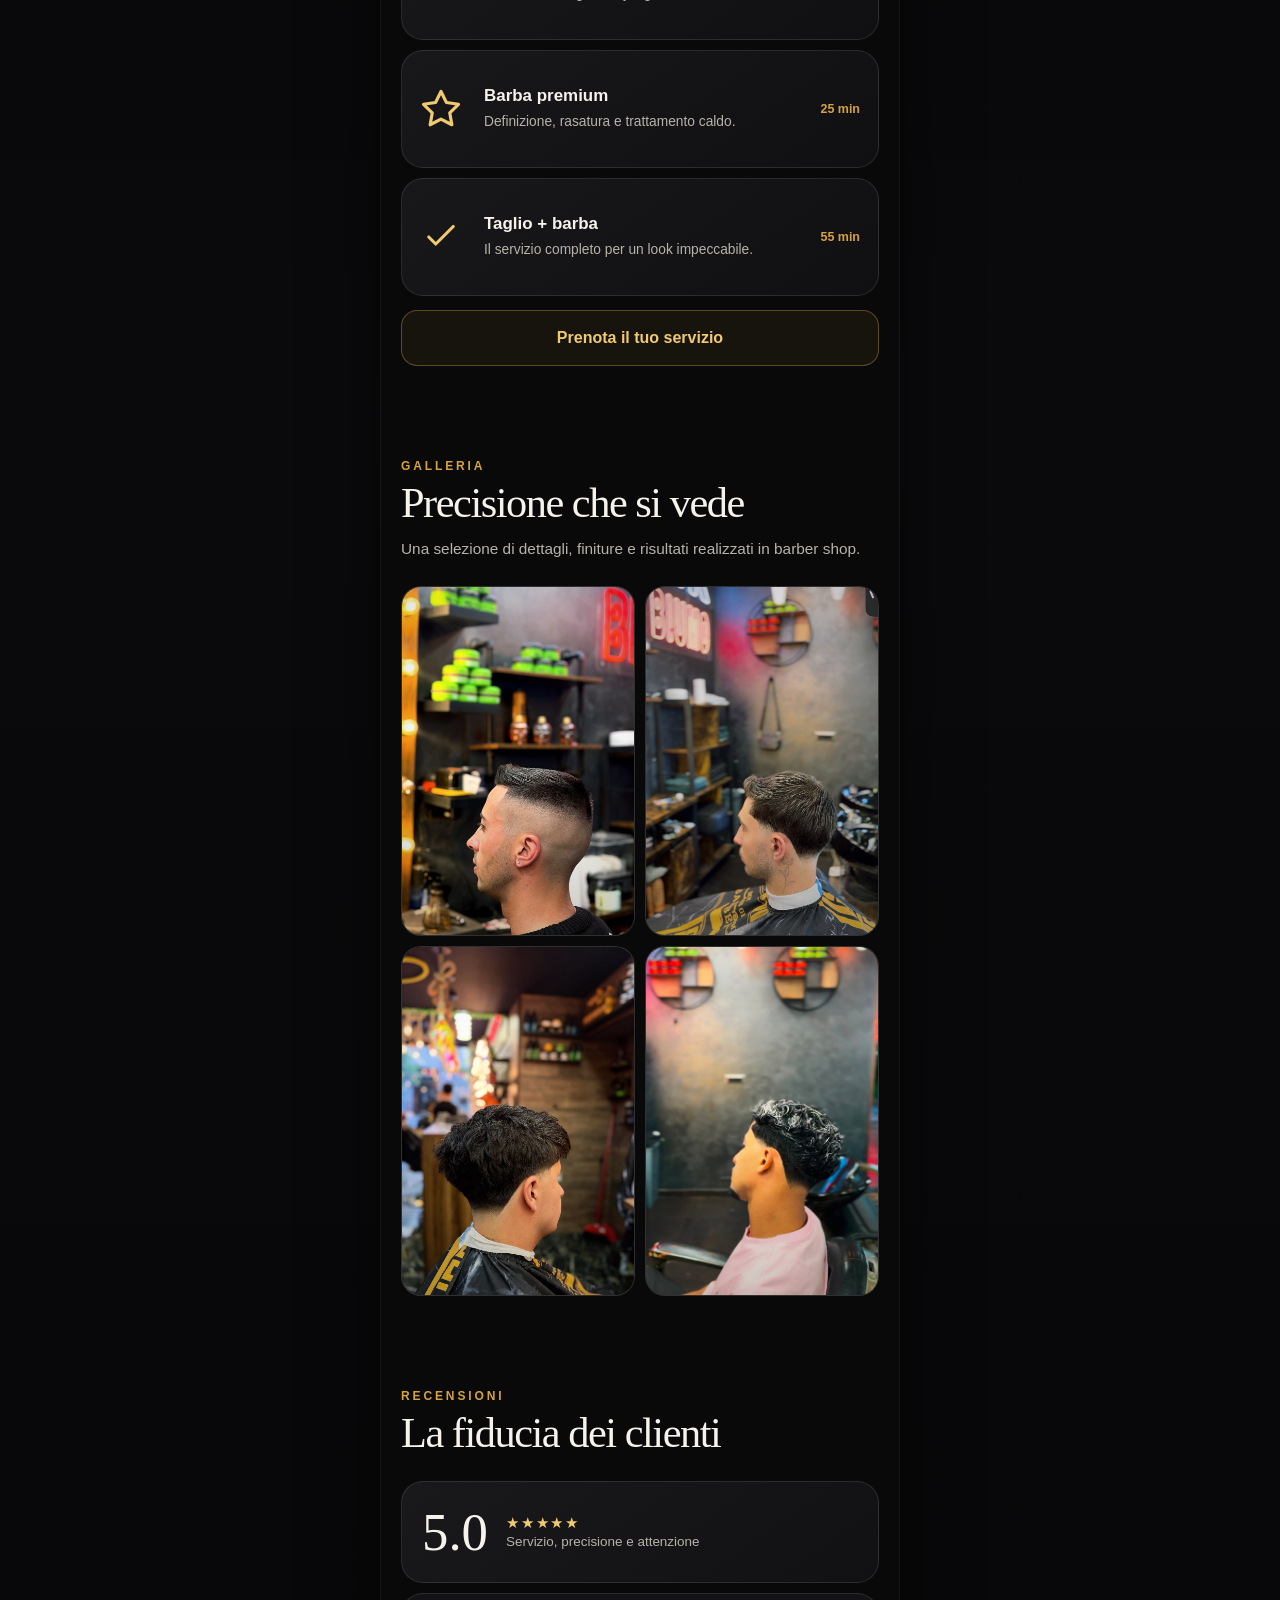
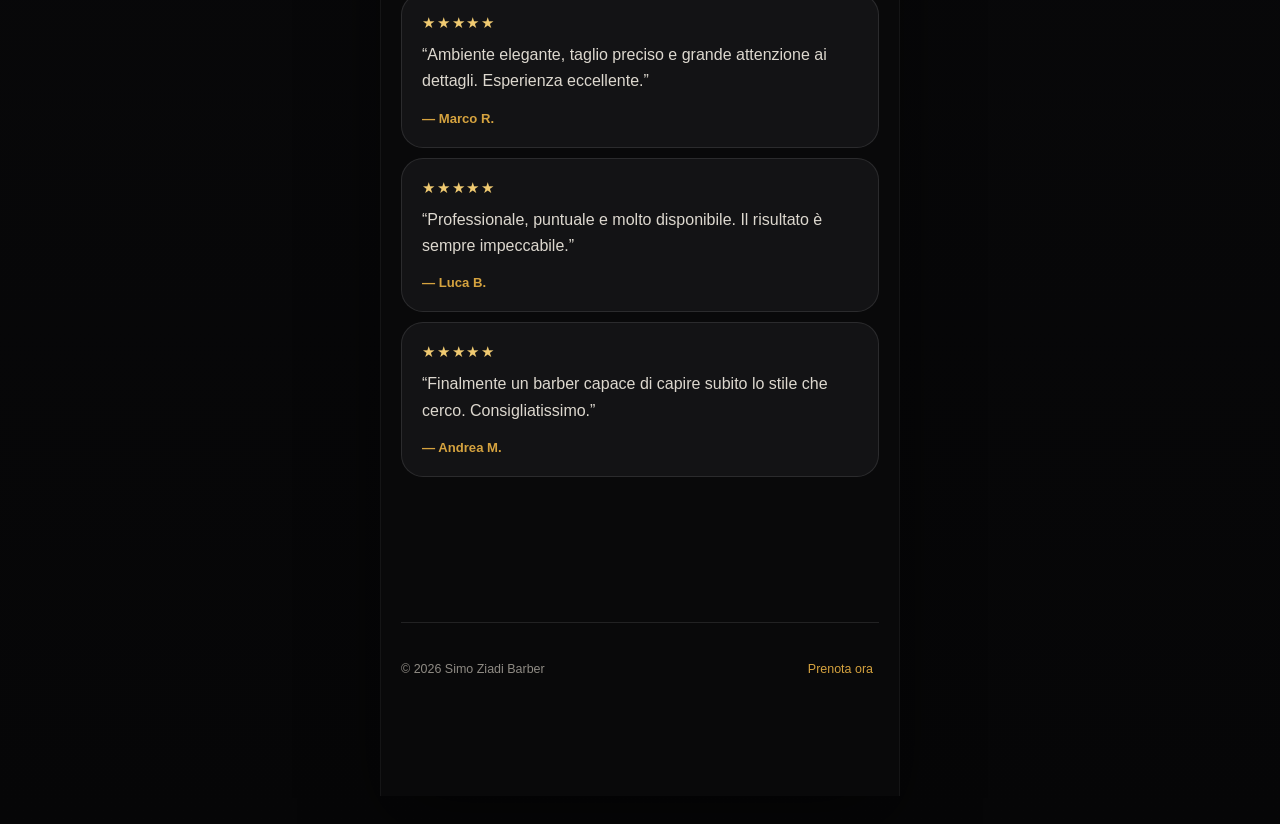
==== commit 42c0a7ed: "Update index.html" ====
--- a/index.html
+++ b/index.html
@@ -48,7 +48,7 @@
         <a class="quick-action" href="tel:+393514961519" aria-label="Chiama Mohammed">
           <svg><use href="#i-phone"></use></svg><span>Chiama</span>
         </a>
-        <a class="quick-action" href="https://wa.me/393514961519?text=Ciao%20Mohammed%2C%20vorrei%20prenotare%20un%20appuntamento." target="_blank" rel="noopener" aria-label="Scrivi su WhatsApp">
+        <a class="quick-action" href="https://wa.me/393514961519?text=Ciao%20Simo,%2C%20vorrei%20prenotare%20un%20appuntamento." target="_blank" rel="noopener" aria-label="Scrivi su WhatsApp">
           <svg><use href="#i-whatsapp"></use></svg><span>WhatsApp</span>
         </a>
         <button class="quick-action" id="save-contact" type="button" aria-label="Salva il contatto">
@@ -70,12 +70,12 @@
           <span class="contact-copy"><strong>351 496 1519</strong><small>WhatsApp</small></span>
           <svg class="chevron"><use href="#i-chevron"></use></svg>
         </a>
-        <a class="contact-row" href="mailto:Mhamiedziadi1@gmail.com">
+        <a class="contact-row" href="mailto:Mhamedziadi1@gmail.com">
           <svg class="contact-icon"><use href="#i-mail"></use></svg>
           <span class="contact-copy"><strong>Mhamedziadi1@gmail.com</strong><small>Email</small></span>
           <svg class="chevron"><use href="#i-chevron"></use></svg>
         </a>
-        <a class="contact-row" href="https://www.instagram.com/dox.siimo/" target="_blank" rel="noopener">
+        <a class="contact-row" href="https://www.instagram.com/siimo_barber/" target="_blank" rel="noopener">
           <svg class="contact-icon"><use href="#i-instagram"></use></svg>
           <span class="contact-copy"><strong>siimo_barber</strong><small>Instagram</small></span>
           <svg class="chevron"><use href="#i-chevron"></use></svg>
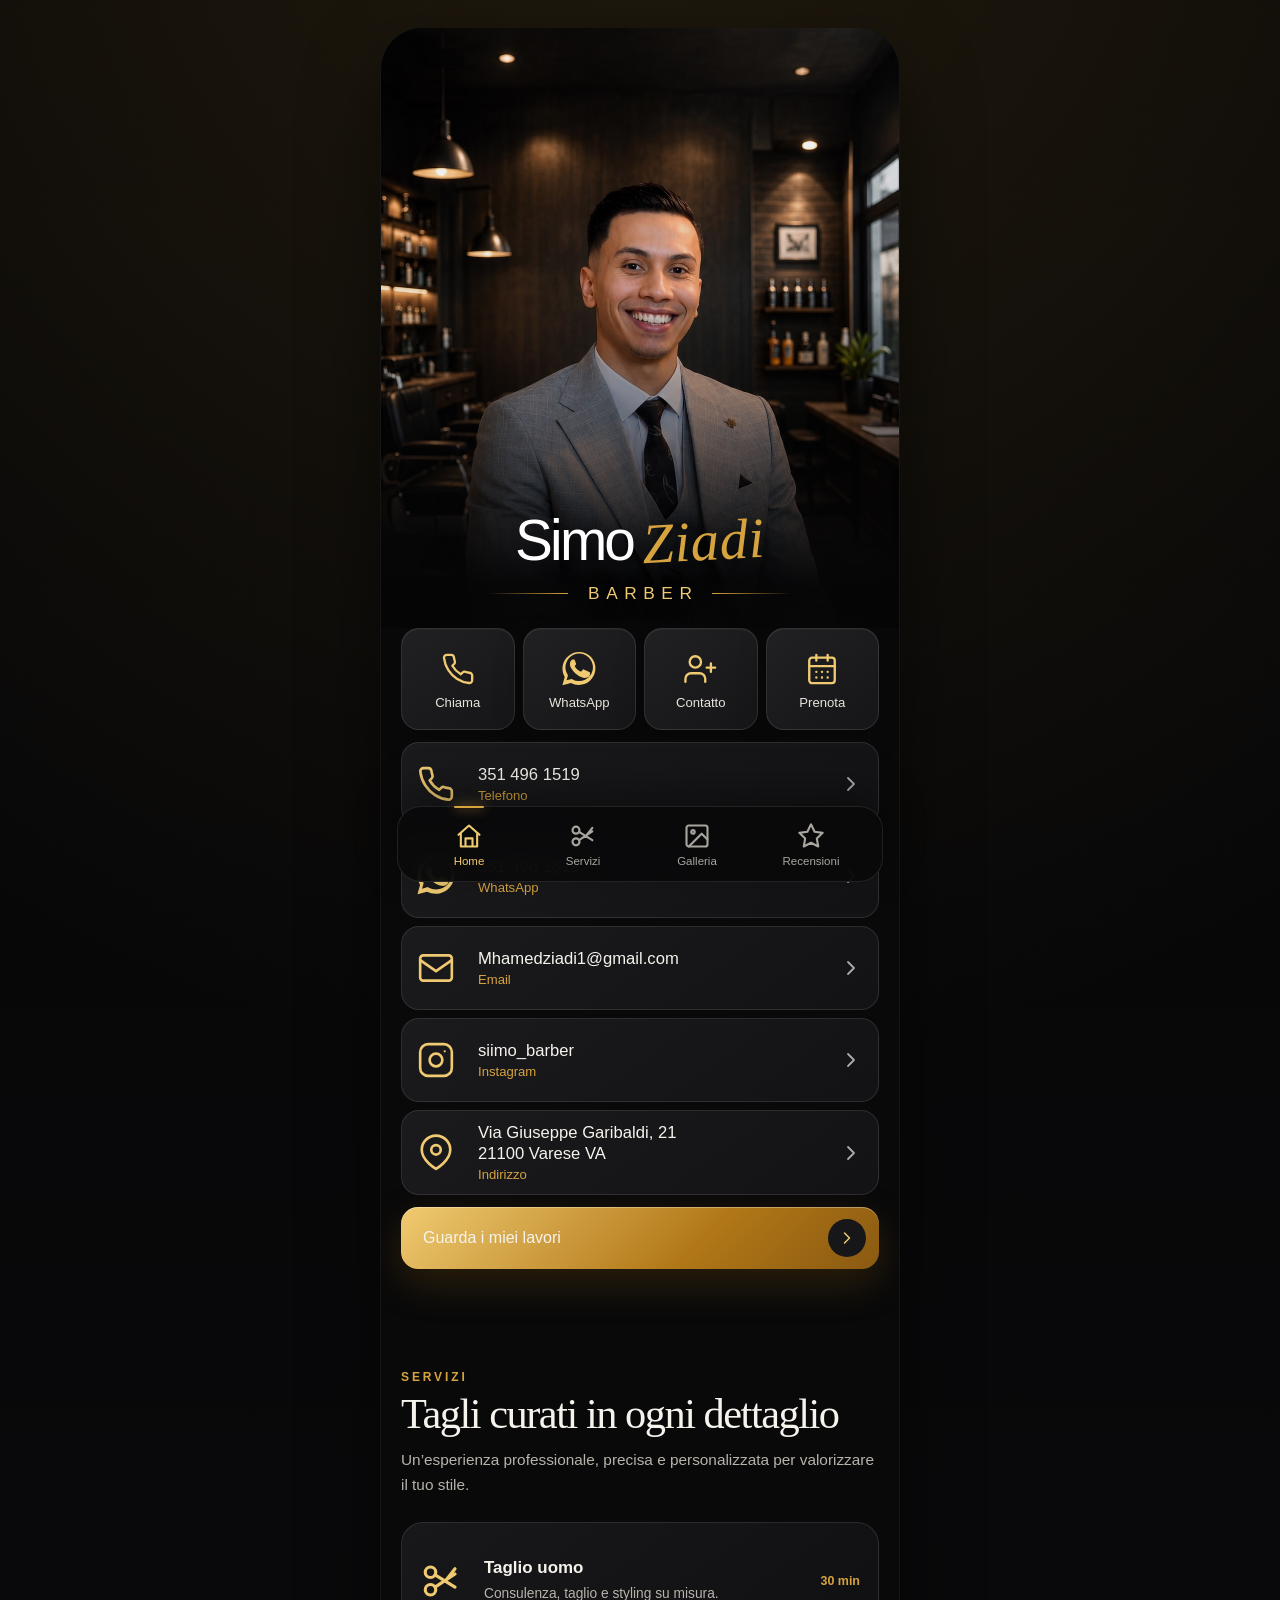
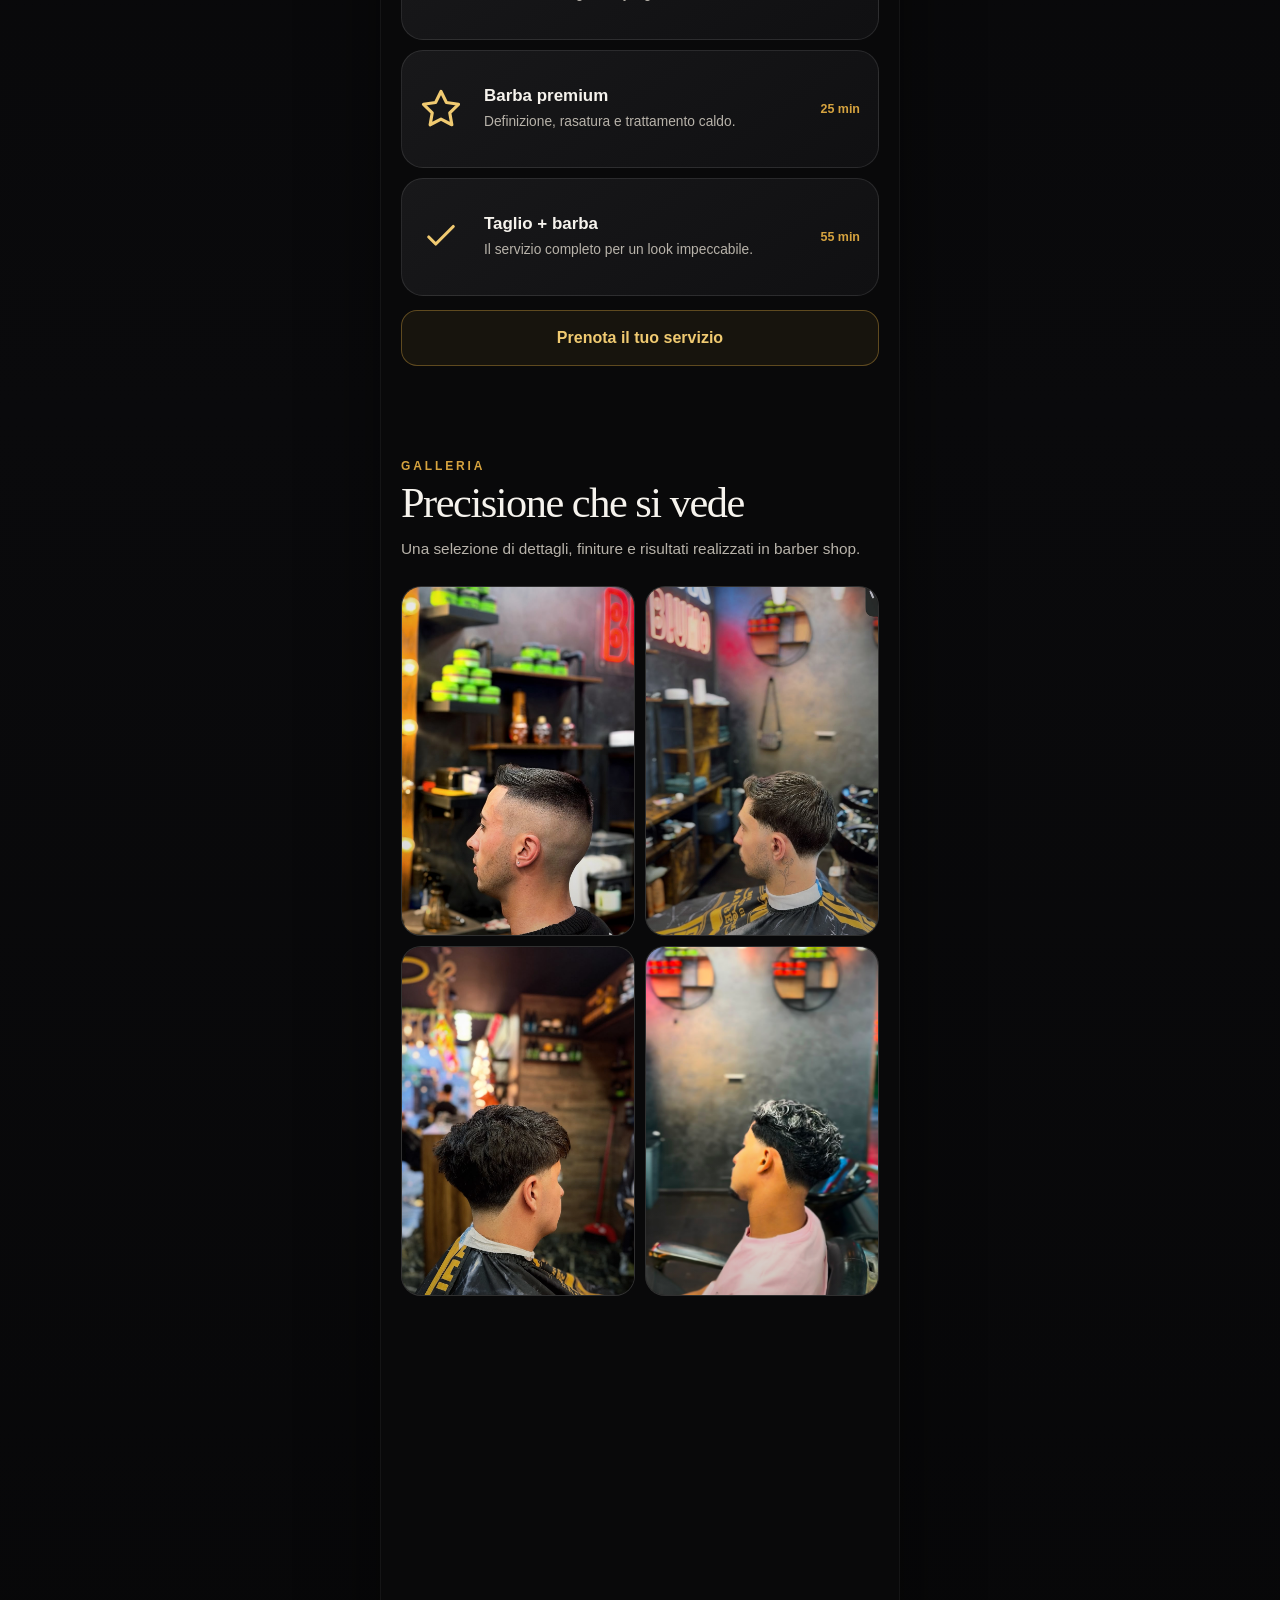
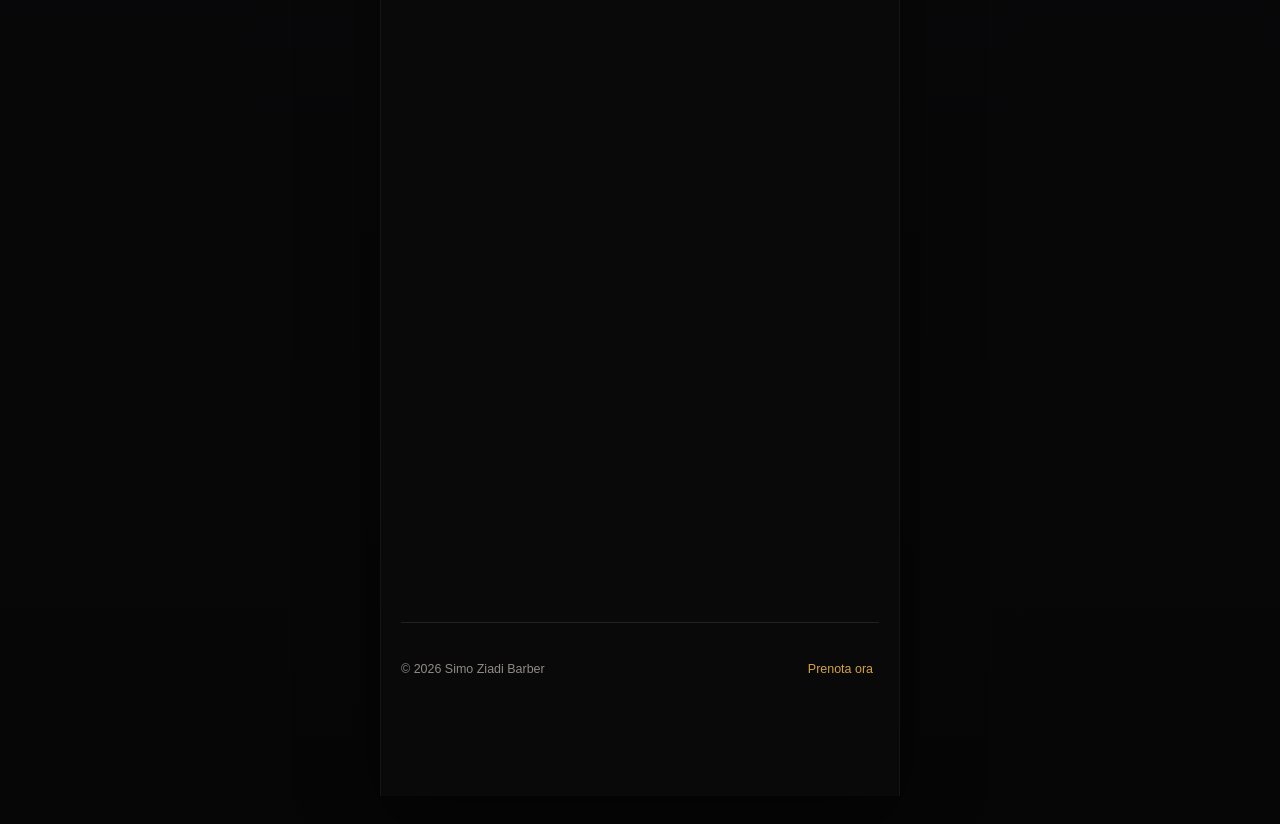
==== commit 91fbe4c8: "Update button text for saving contact" ====
--- a/index.html
+++ b/index.html
@@ -52,7 +52,7 @@
           <svg><use href="#i-whatsapp"></use></svg><span>WhatsApp</span>
         </a>
         <button class="quick-action" id="save-contact" type="button" aria-label="Salva il contatto">
-          <svg><use href="#i-user-plus"></use></svg><span>Save Contatto</span>
+          <svg><use href="#i-user-plus"></use></svg><span>Contatto</span>
         </button>
         <button class="quick-action" data-open-booking type="button" aria-label="Prenota un appuntamento">
           <svg><use href="#i-calendar"></use></svg><span>Prenota</span>
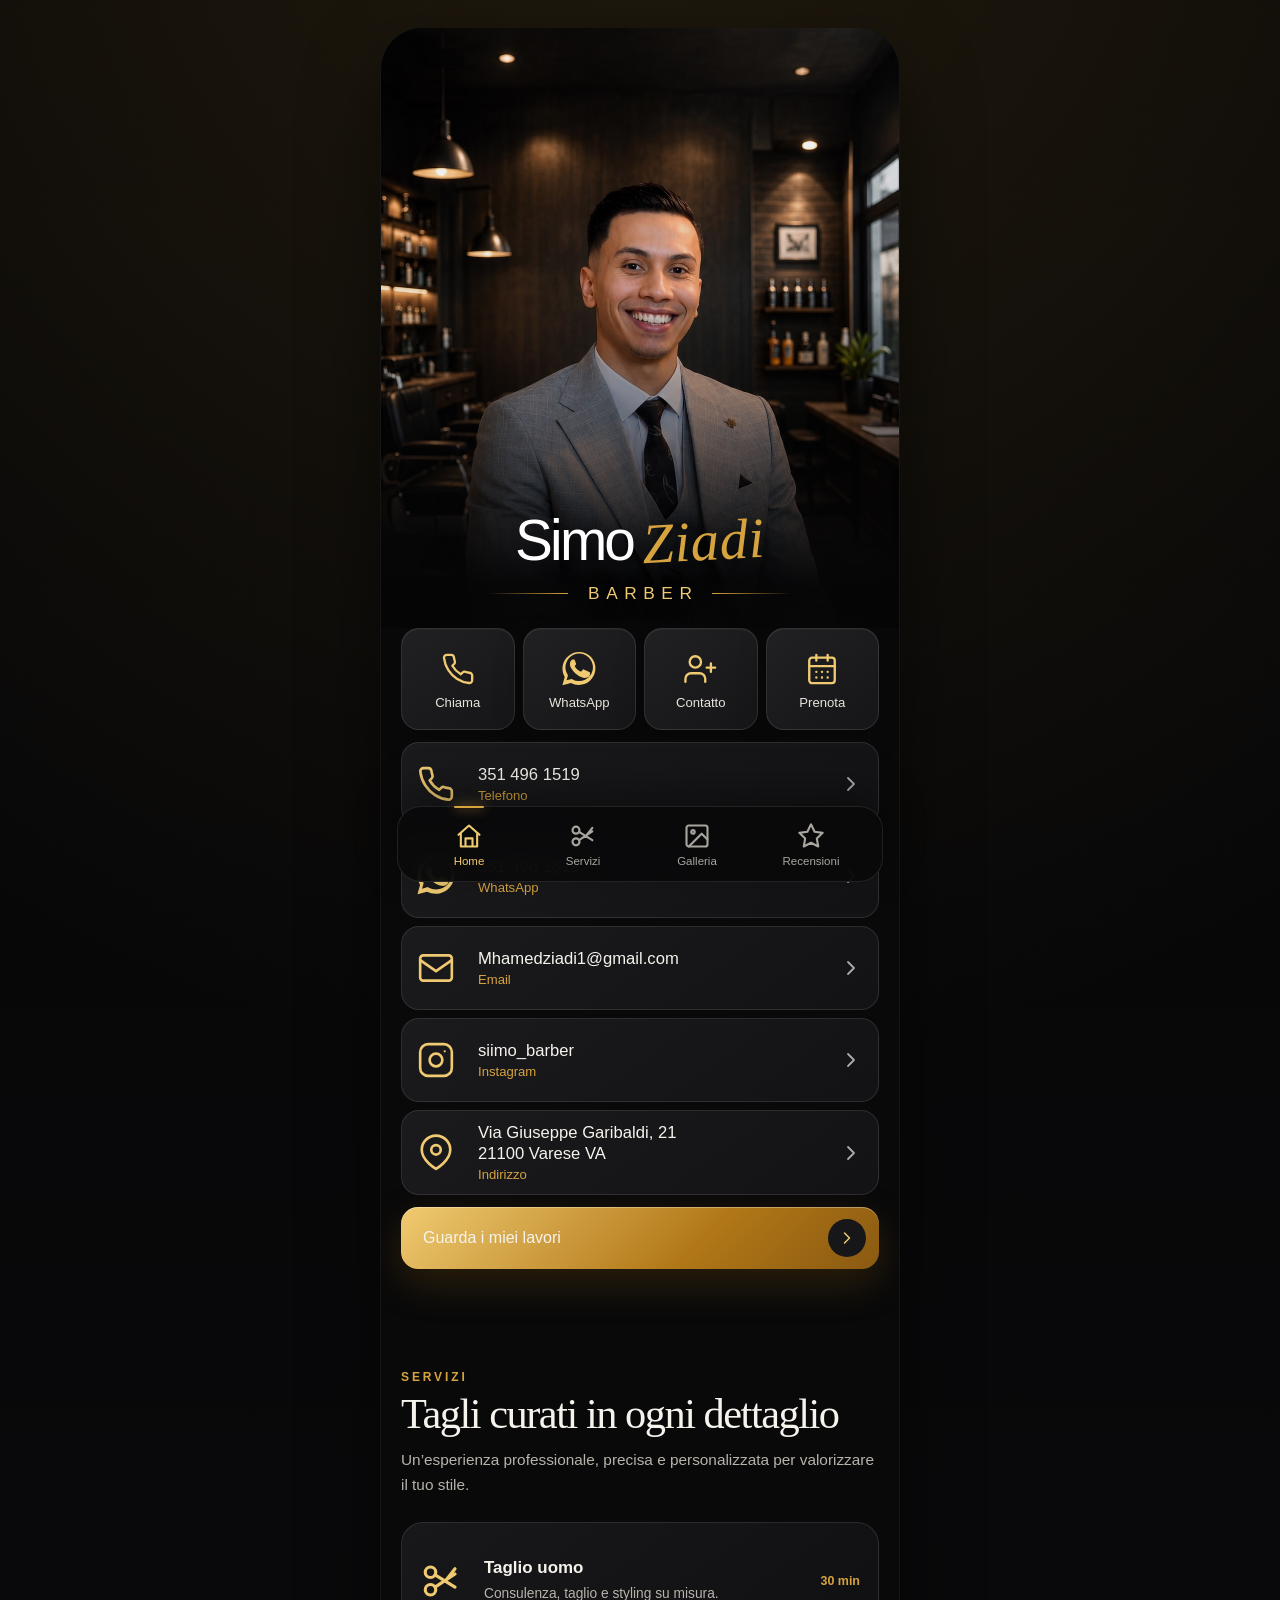
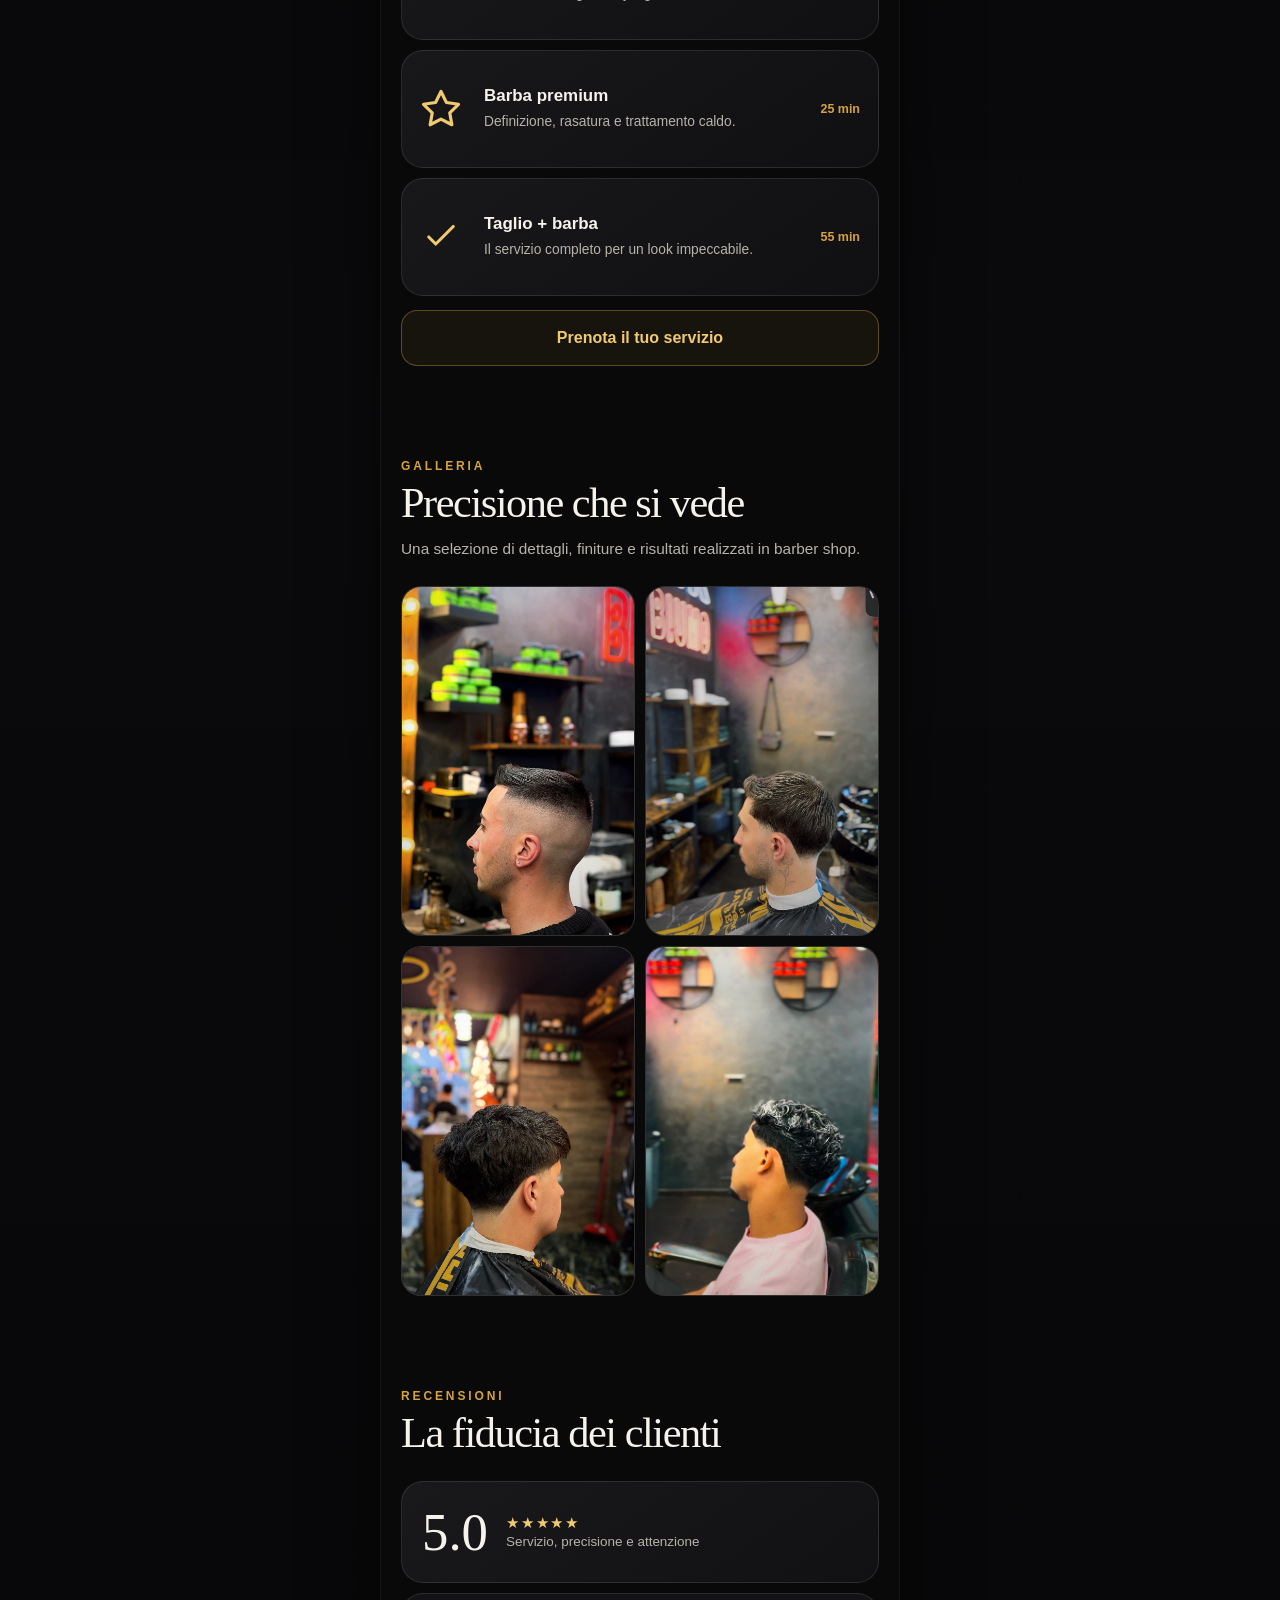
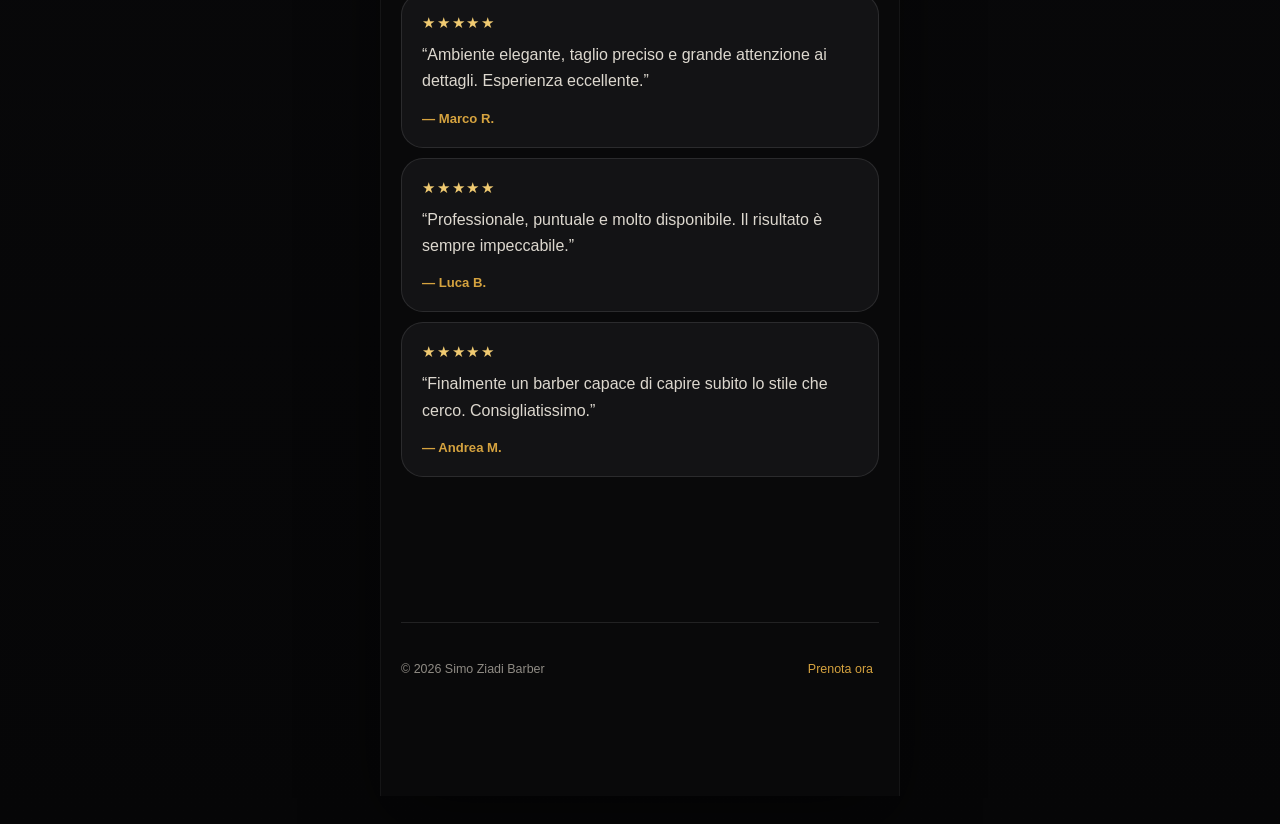
==== commit 4fb00b5a: "Update index.html" ====
--- a/index.html
+++ b/index.html
@@ -65,7 +65,7 @@
           <span class="contact-copy"><strong>351 496 1519</strong><small>Telefono</small></span>
           <svg class="chevron"><use href="#i-chevron"></use></svg>
         </a>
-        <a class="contact-row" href="https://wa.me/393514961519?text=Ciao%20Mohammed%2C%20vorrei%20ricevere%20informazioni." target="_blank" rel="noopener">
+        <a class="contact-row" href="https://wa.me/393514961519?text=Ciao%Simo%2C%20vorrei%20ricevere%20informazioni." target="_blank" rel="noopener">
           <svg class="contact-icon"><use href="#i-whatsapp"></use></svg>
           <span class="contact-copy"><strong>351 496 1519</strong><small>WhatsApp</small></span>
           <svg class="chevron"><use href="#i-chevron"></use></svg>
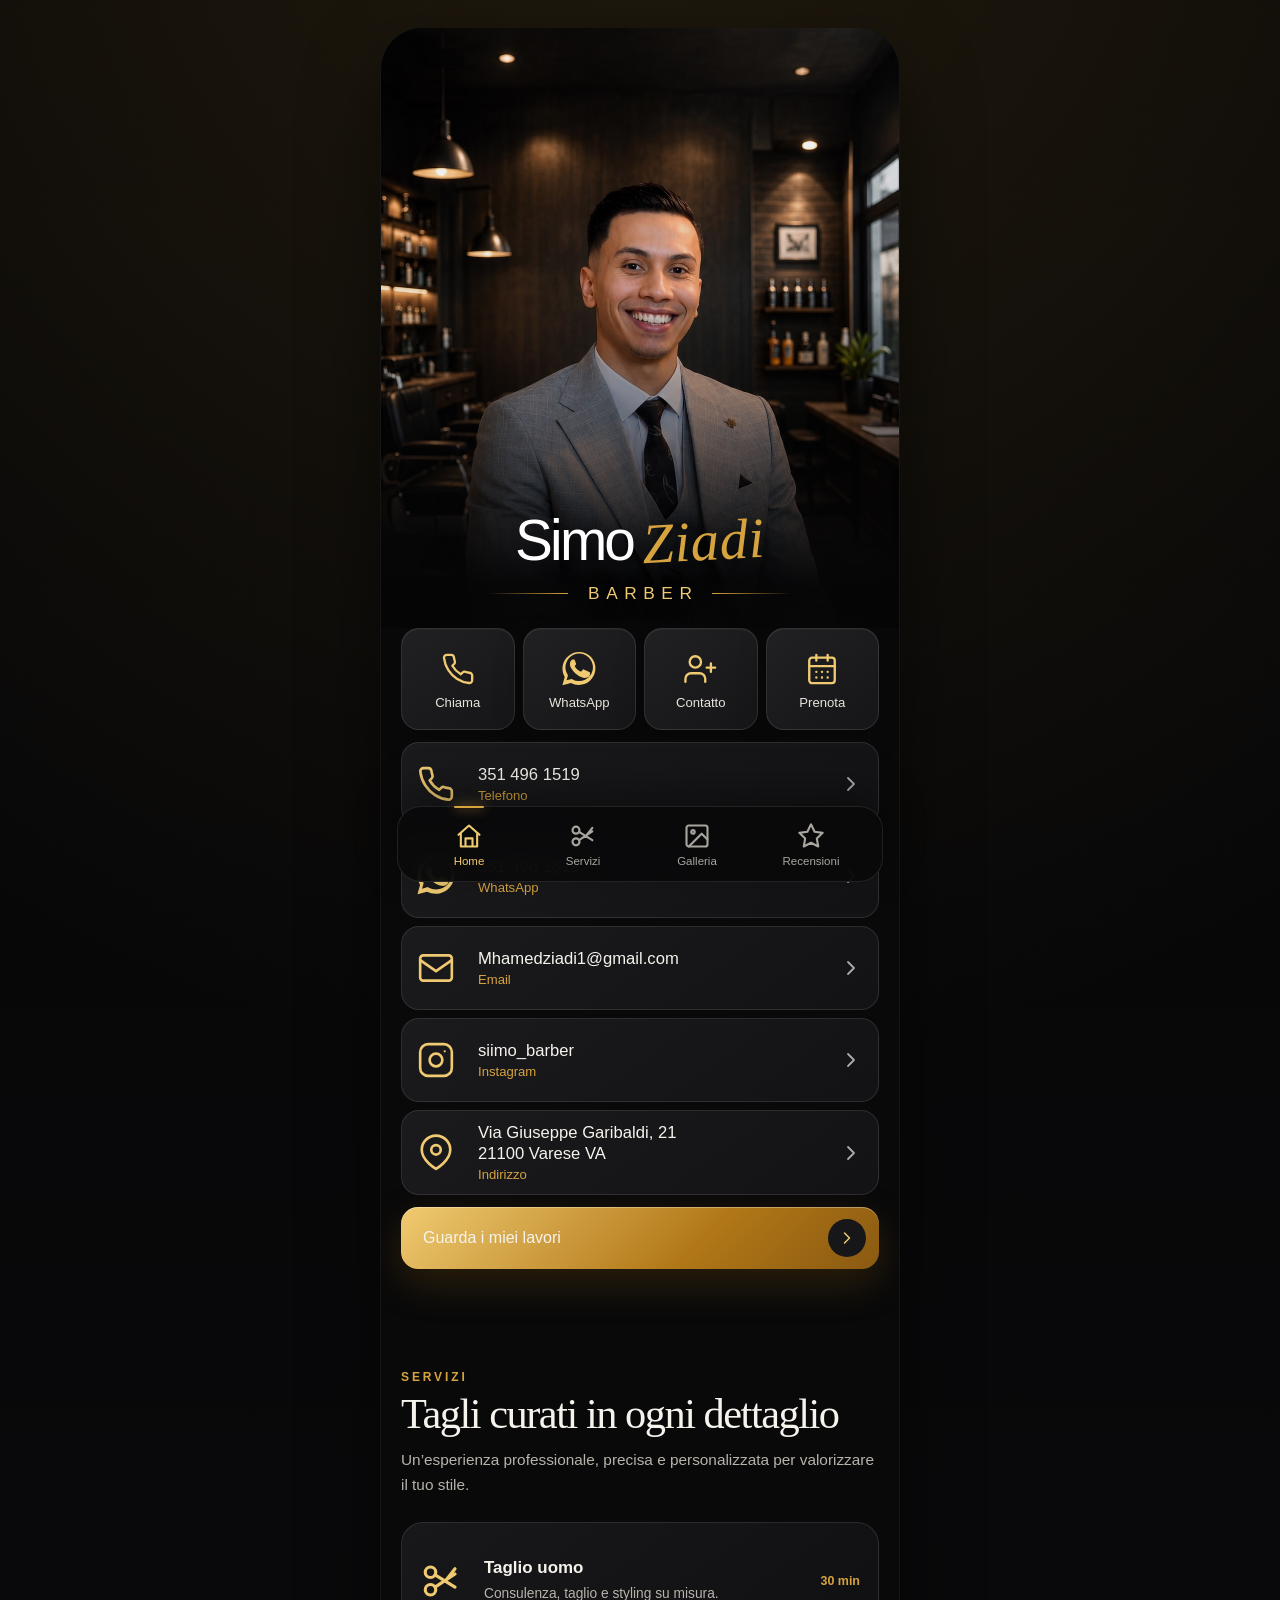
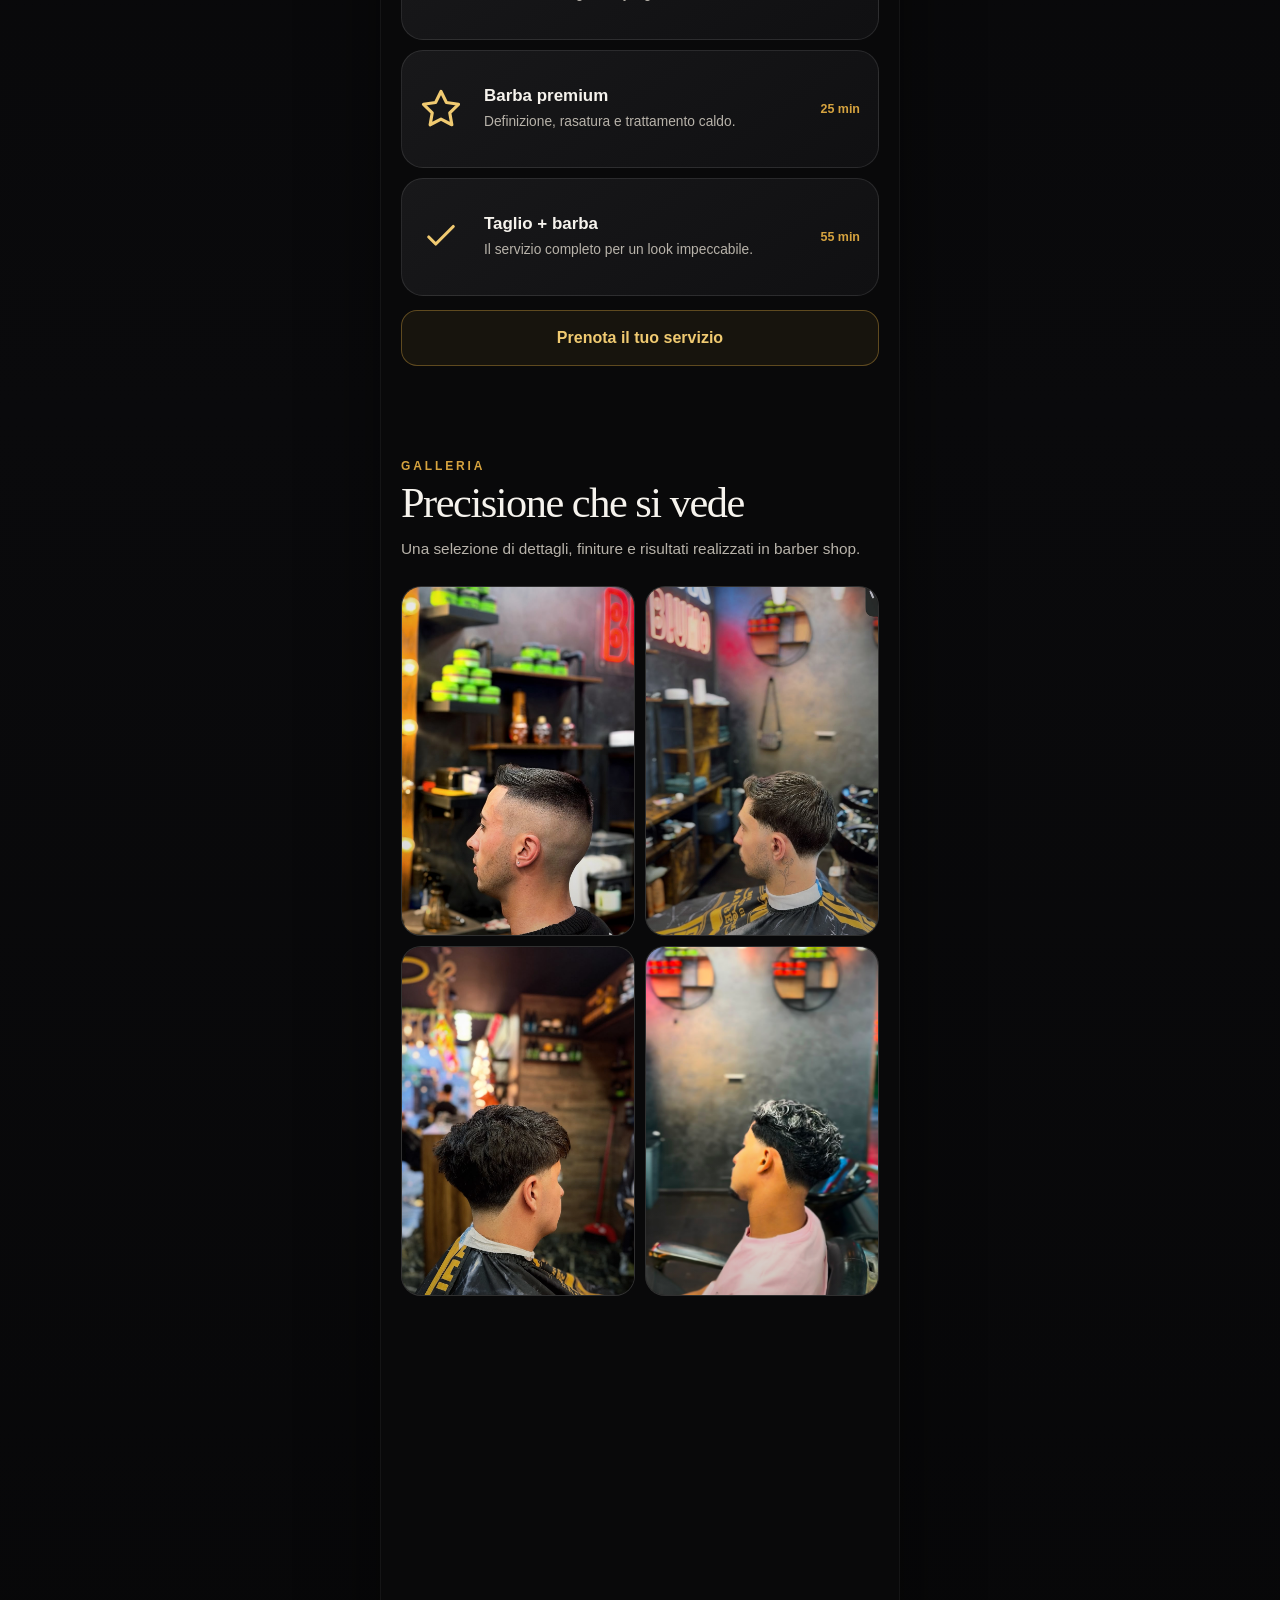
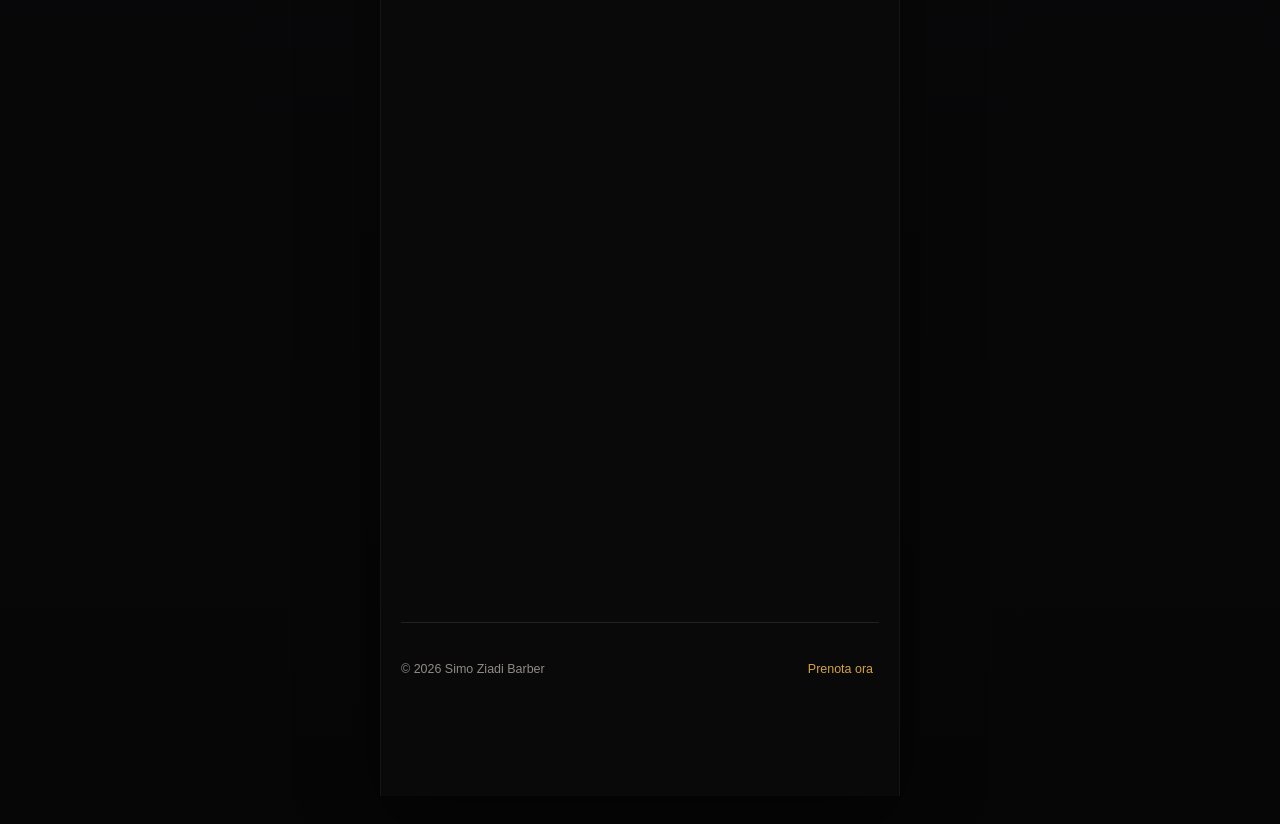
==== commit 7c221d07: "Fix WhatsApp link formatting in index.html" ====
--- a/index.html
+++ b/index.html
@@ -48,7 +48,7 @@
         <a class="quick-action" href="tel:+393514961519" aria-label="Chiama Mohammed">
           <svg><use href="#i-phone"></use></svg><span>Chiama</span>
         </a>
-        <a class="quick-action" href="https://wa.me/393514961519?text=Ciao%20Simo,%2C%20vorrei%20prenotare%20un%20appuntamento." target="_blank" rel="noopener" aria-label="Scrivi su WhatsApp">
+        <a class="quick-action" href="https://wa.me/393514961519?text=Ciao%20Simo%2C%20vorrei%20prenotare%20un%20appuntamento." target="_blank" rel="noopener" aria-label="Scrivi su WhatsApp">
           <svg><use href="#i-whatsapp"></use></svg><span>WhatsApp</span>
         </a>
         <button class="quick-action" id="save-contact" type="button" aria-label="Salva il contatto">
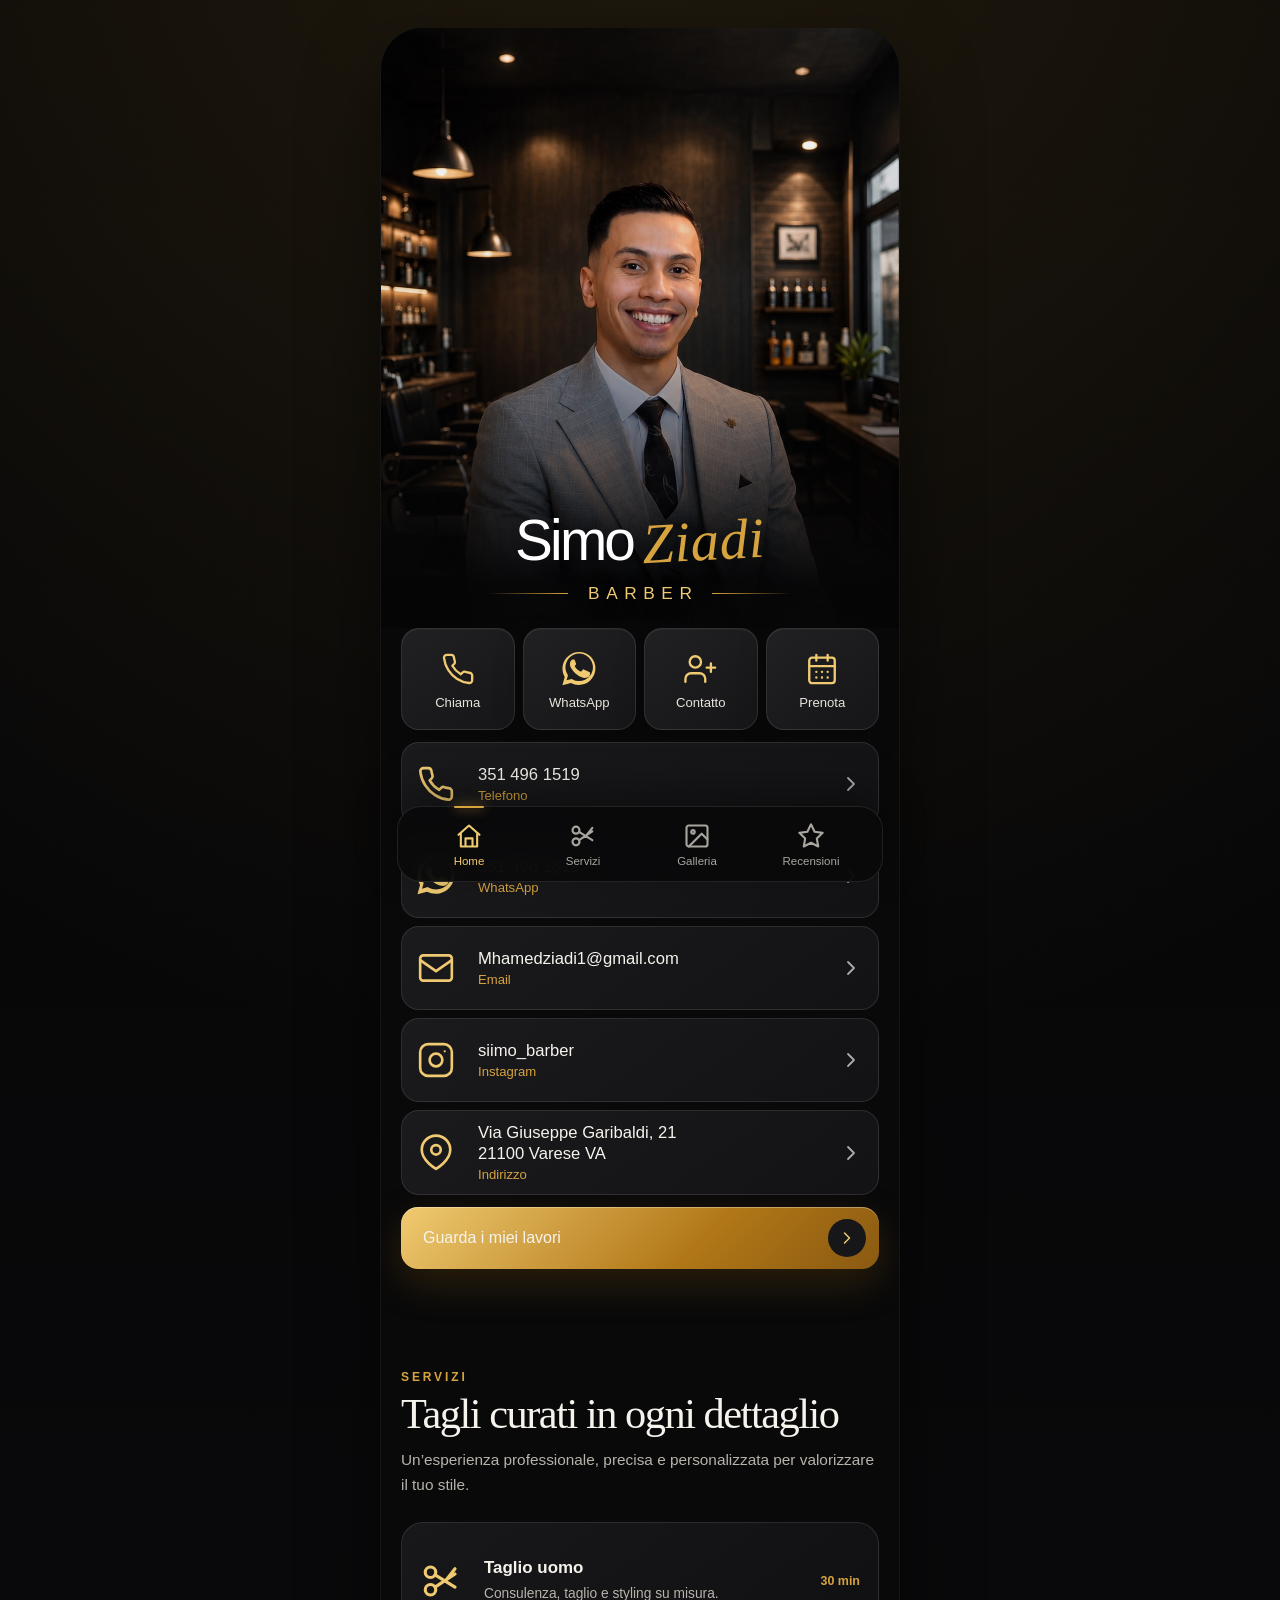
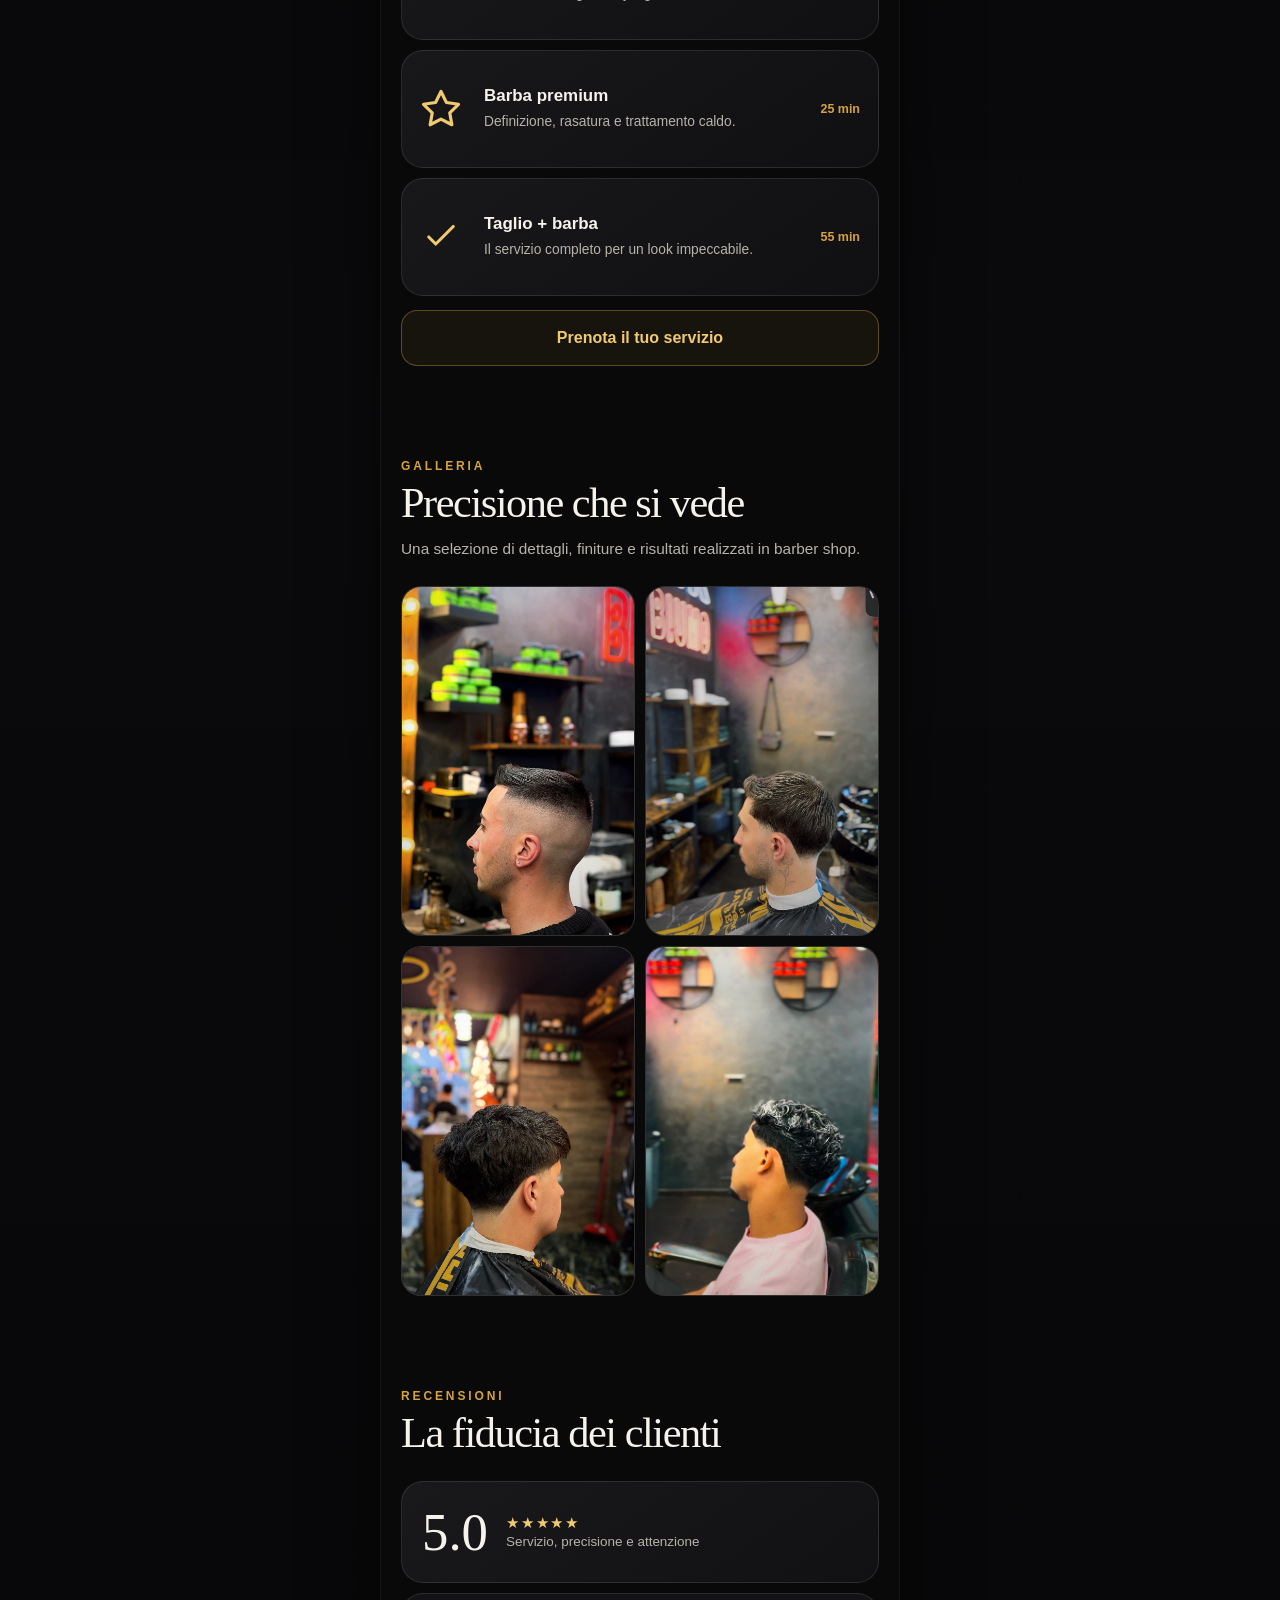
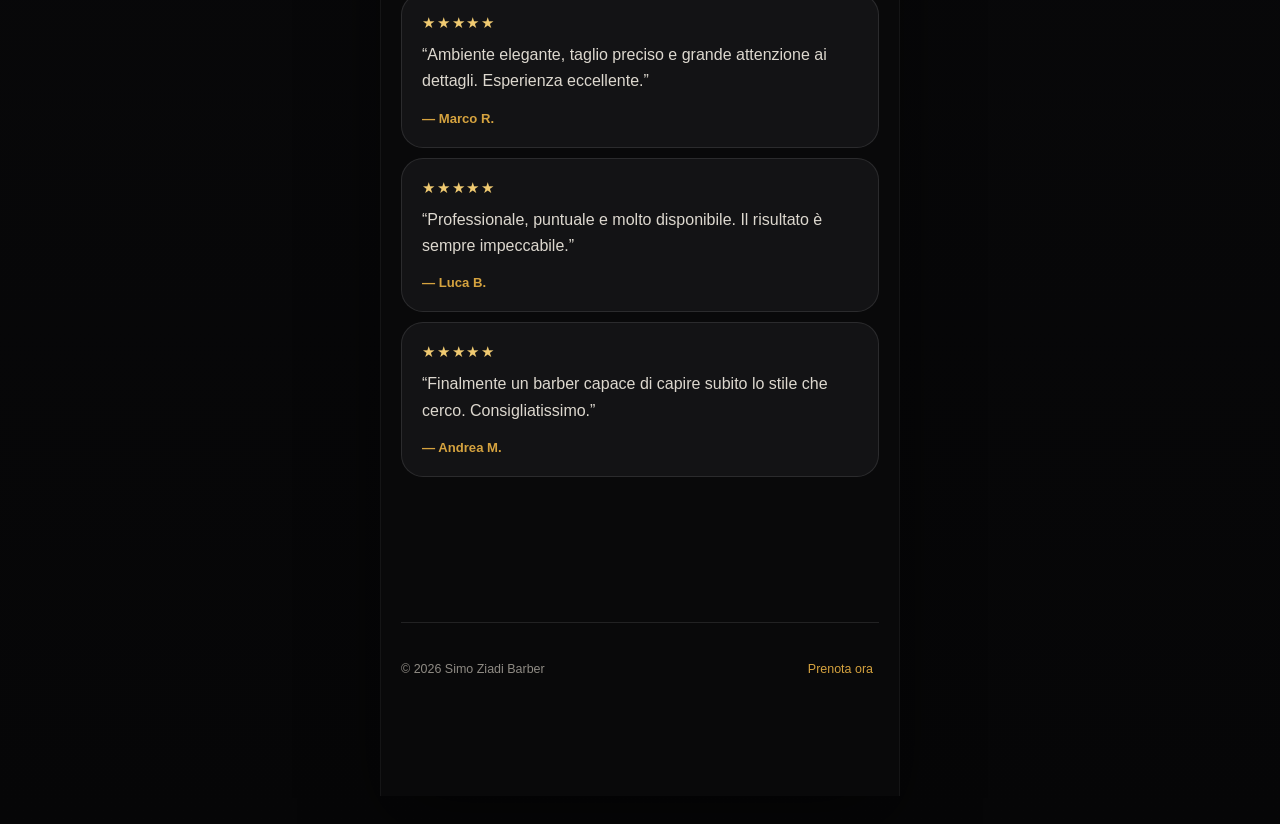
==== commit 9b098be2: "Update index.html" ====
--- a/index.html
+++ b/index.html
@@ -65,7 +65,7 @@
           <span class="contact-copy"><strong>351 496 1519</strong><small>Telefono</small></span>
           <svg class="chevron"><use href="#i-chevron"></use></svg>
         </a>
-        <a class="contact-row" href="https://wa.me/393514961519?text=Ciao%Simo%2C%20vorrei%20ricevere%20informazioni." target="_blank" rel="noopener">
+        <a class="contact-row" href="https://wa.me/393514961519?text=Ciao%20Simo%2C%20vorrei%20prenotare%20un%20appuntamento." target="_blank" rel="noopener">
           <svg class="contact-icon"><use href="#i-whatsapp"></use></svg>
           <span class="contact-copy"><strong>351 496 1519</strong><small>WhatsApp</small></span>
           <svg class="chevron"><use href="#i-chevron"></use></svg>
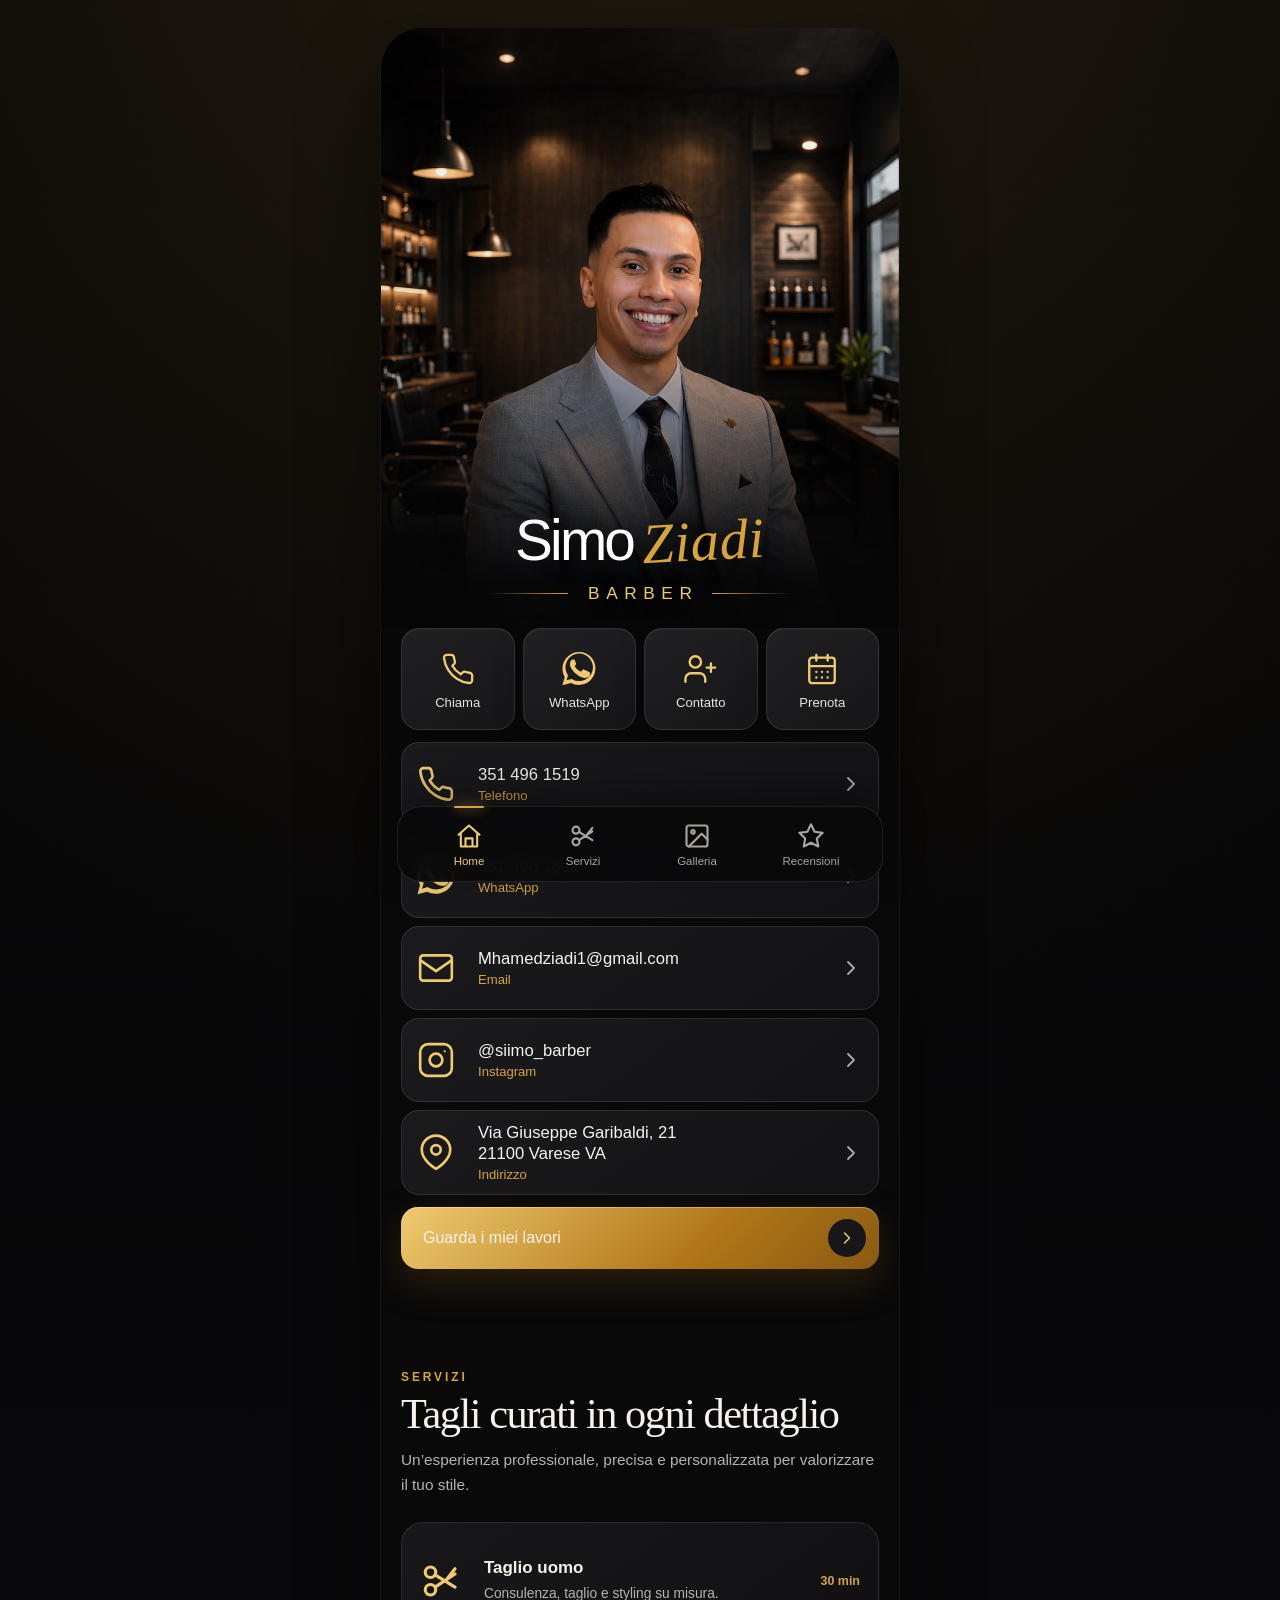
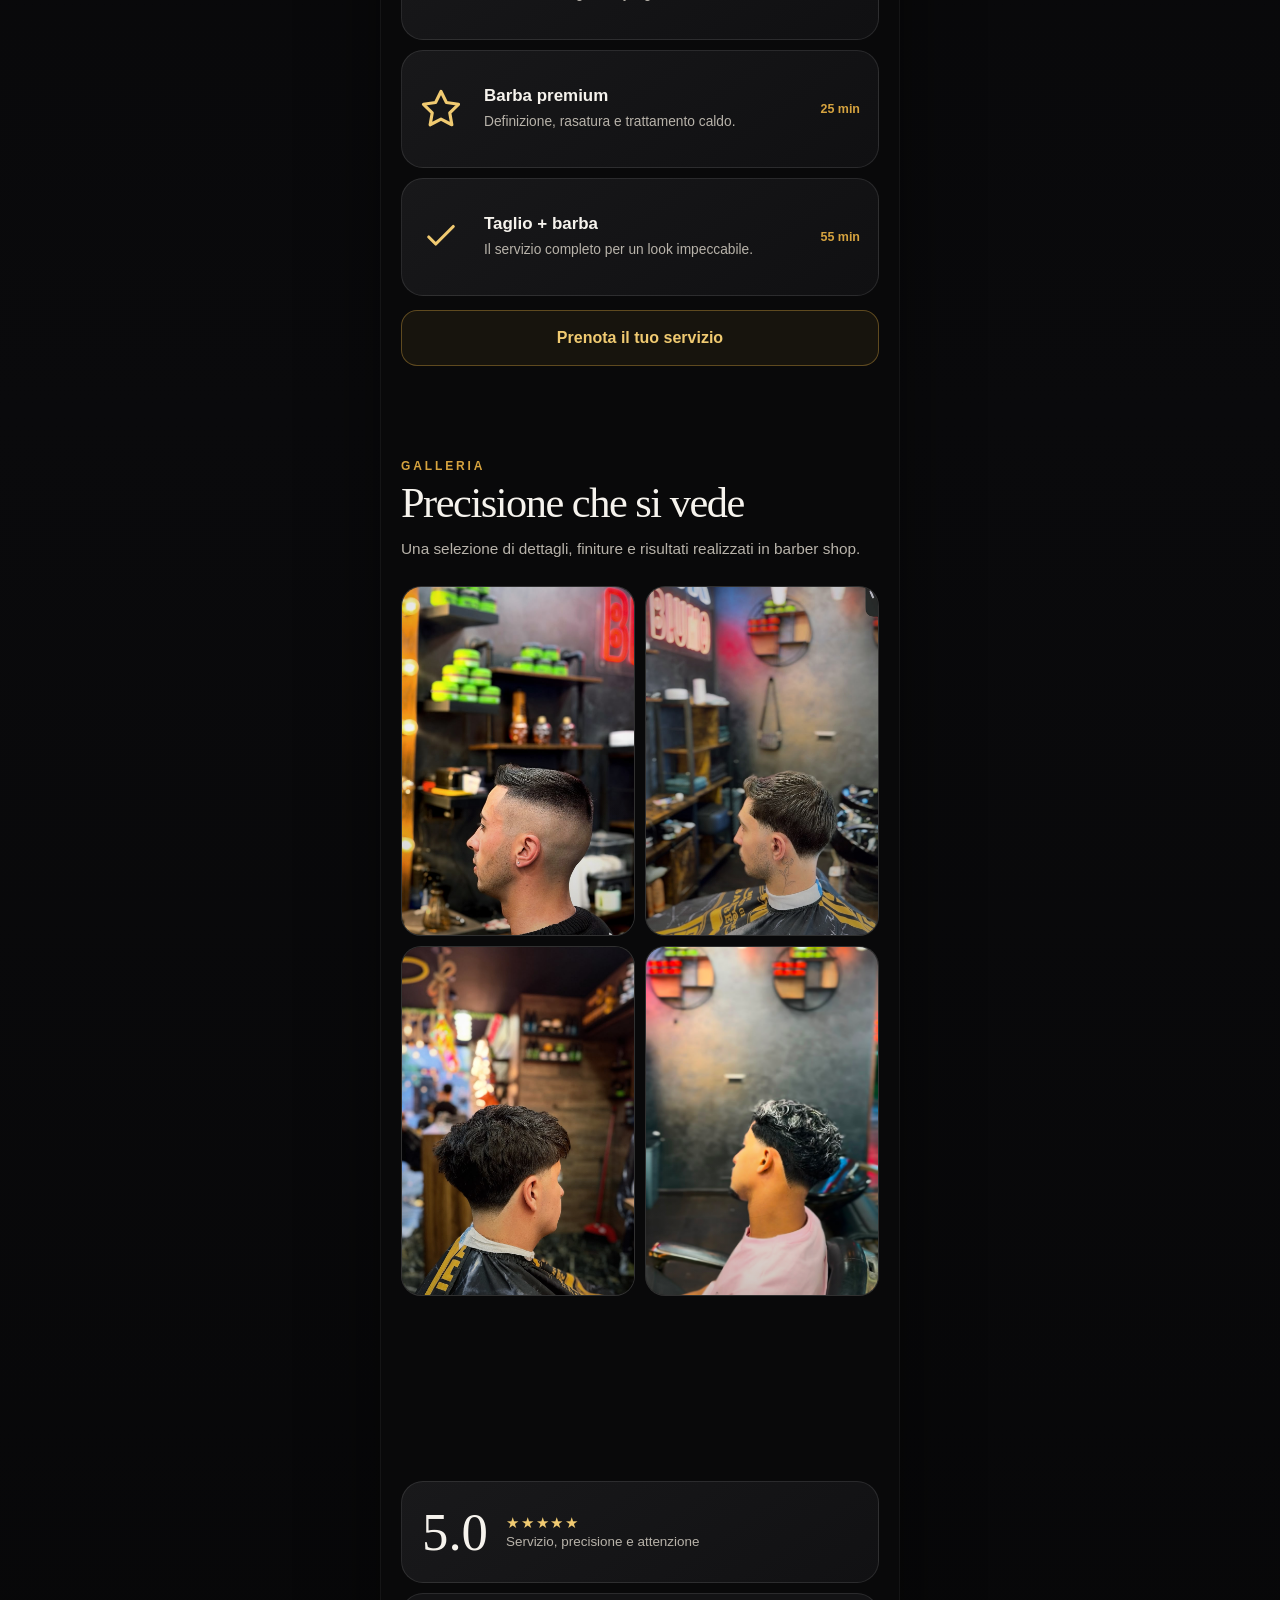
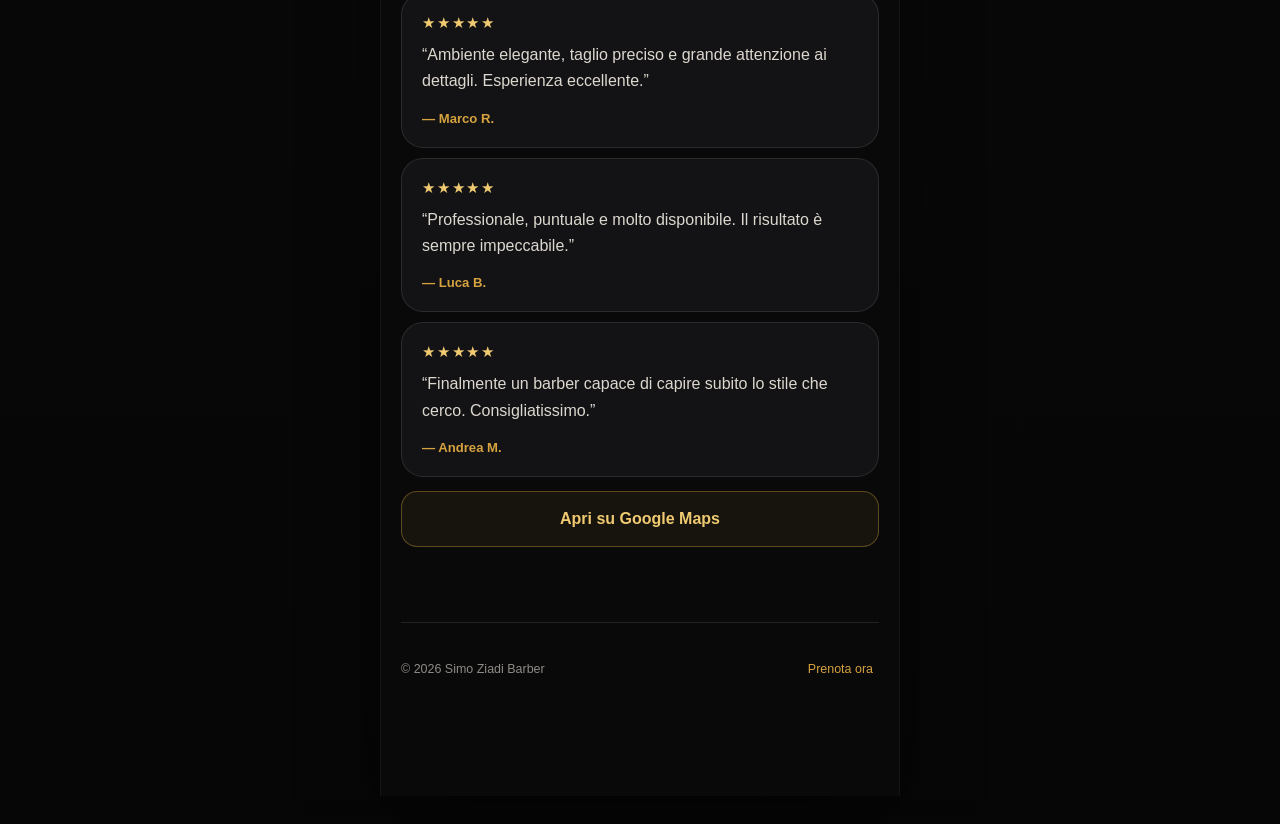
==== commit bf381b86: "Update Instagram handle format in index.html" ====
--- a/index.html
+++ b/index.html
@@ -77,7 +77,7 @@
         </a>
         <a class="contact-row" href="https://www.instagram.com/siimo_barber/" target="_blank" rel="noopener">
           <svg class="contact-icon"><use href="#i-instagram"></use></svg>
-          <span class="contact-copy"><strong>siimo_barber</strong><small>Instagram</small></span>
+          <span class="contact-copy"><strong>@siimo_barber</strong><small>Instagram</small></span>
           <svg class="chevron"><use href="#i-chevron"></use></svg>
         </a>
         <a class="contact-row" href="https://www.google.com/maps/search/?api=1&query=Via+Giuseppe+Garibaldi+21,+21100+Varese+VA" target="_blank" rel="noopener">
